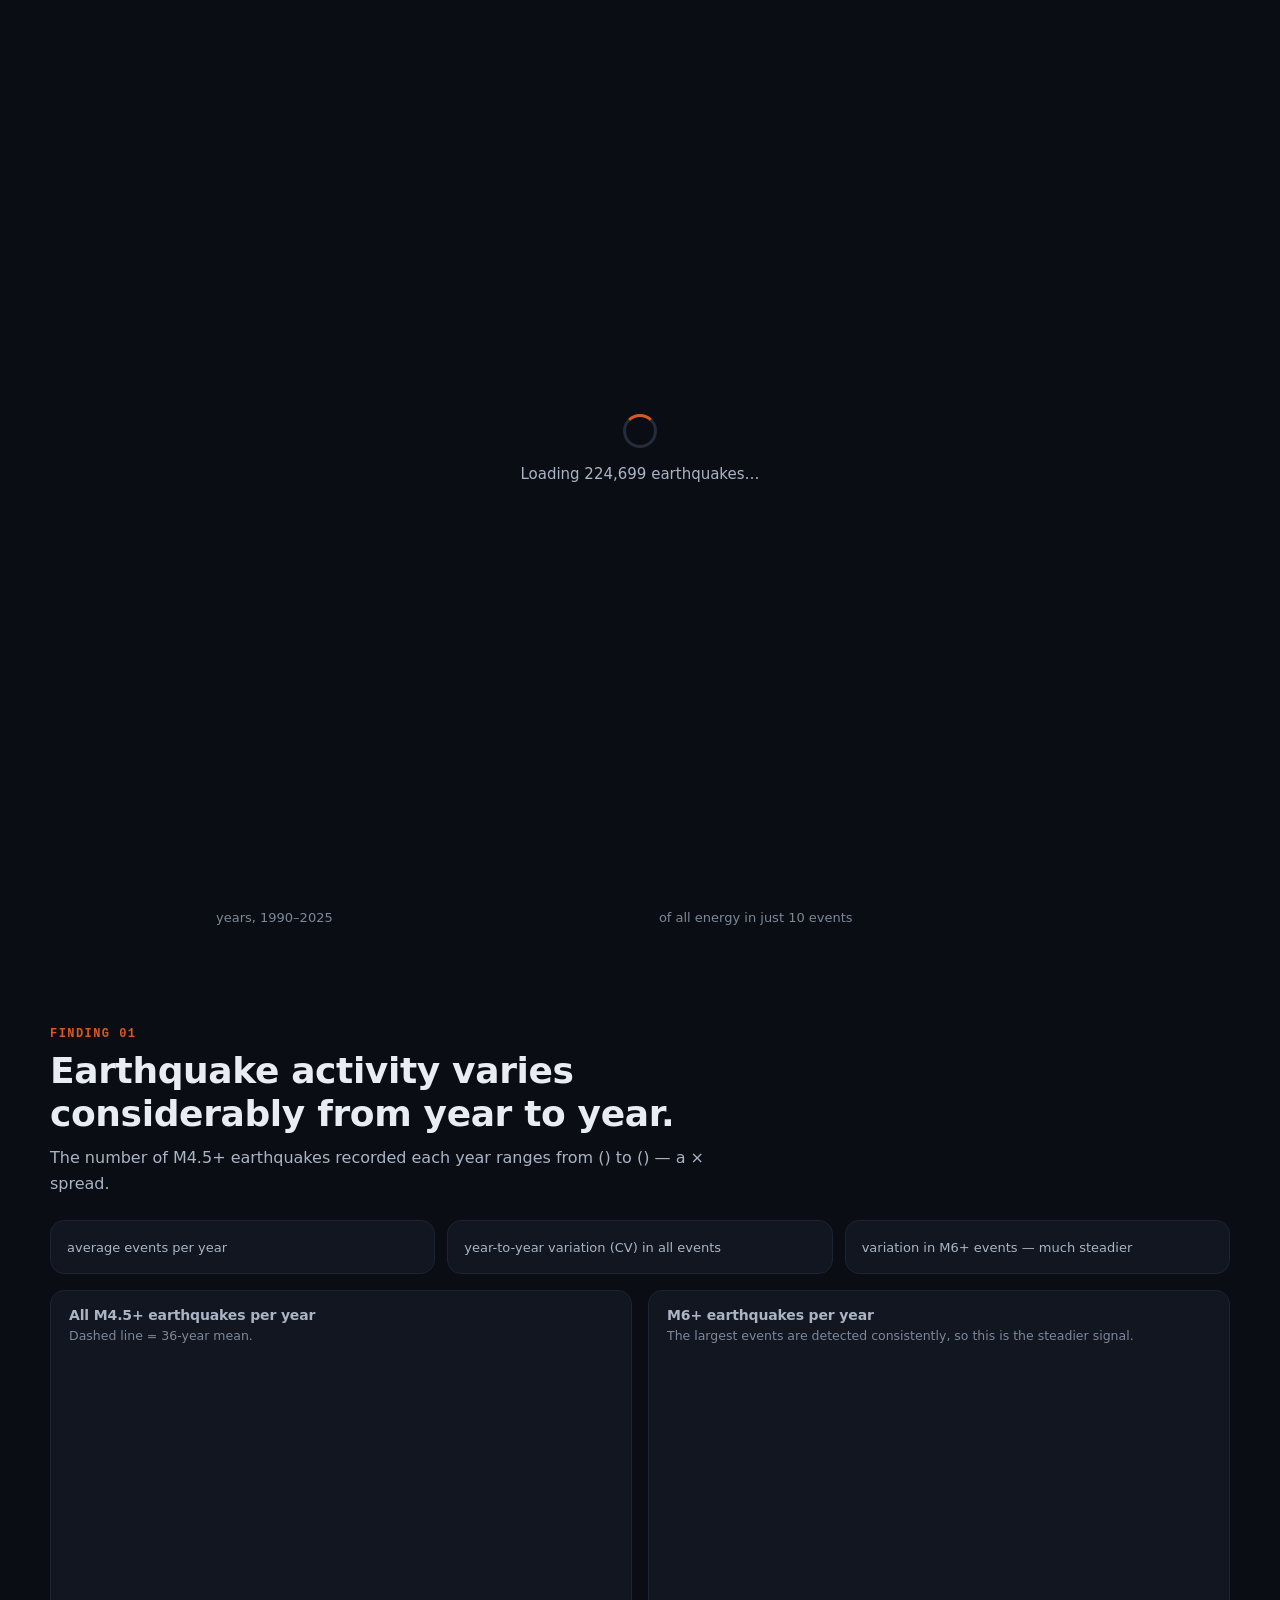
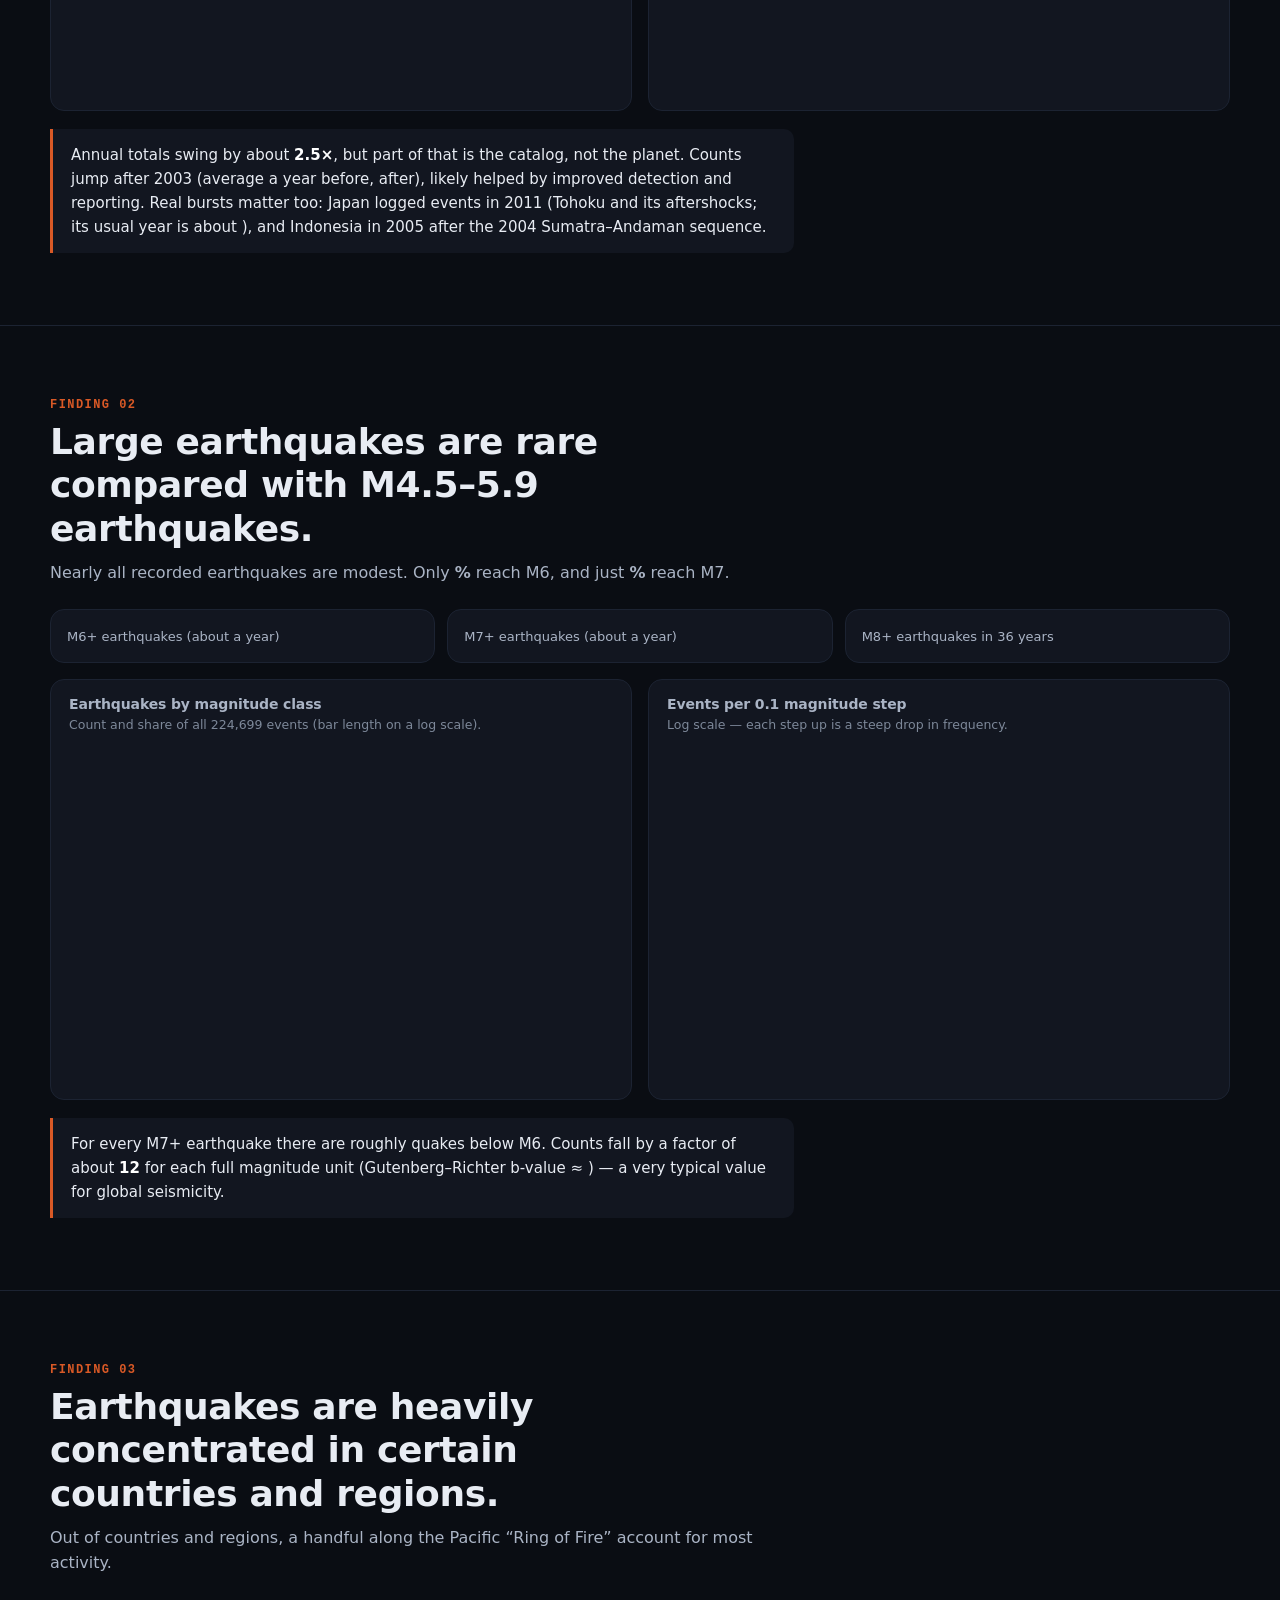
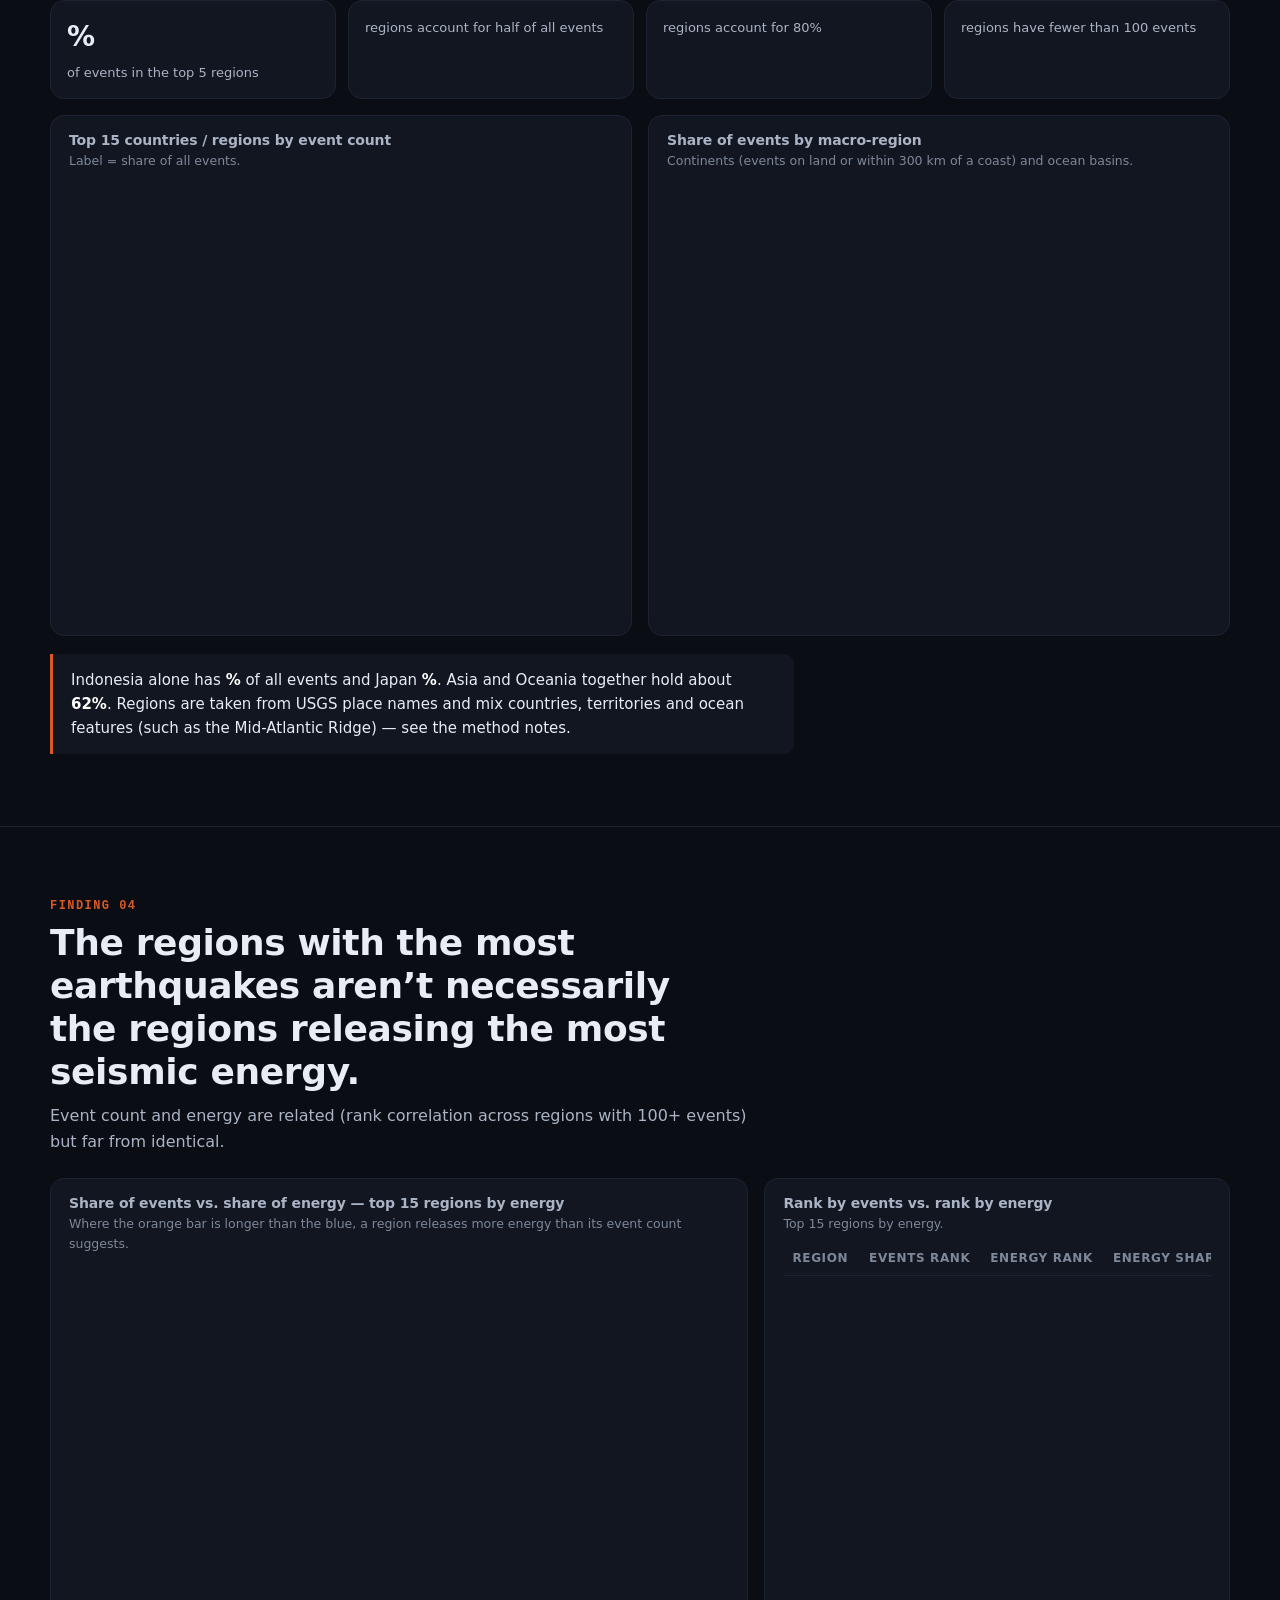
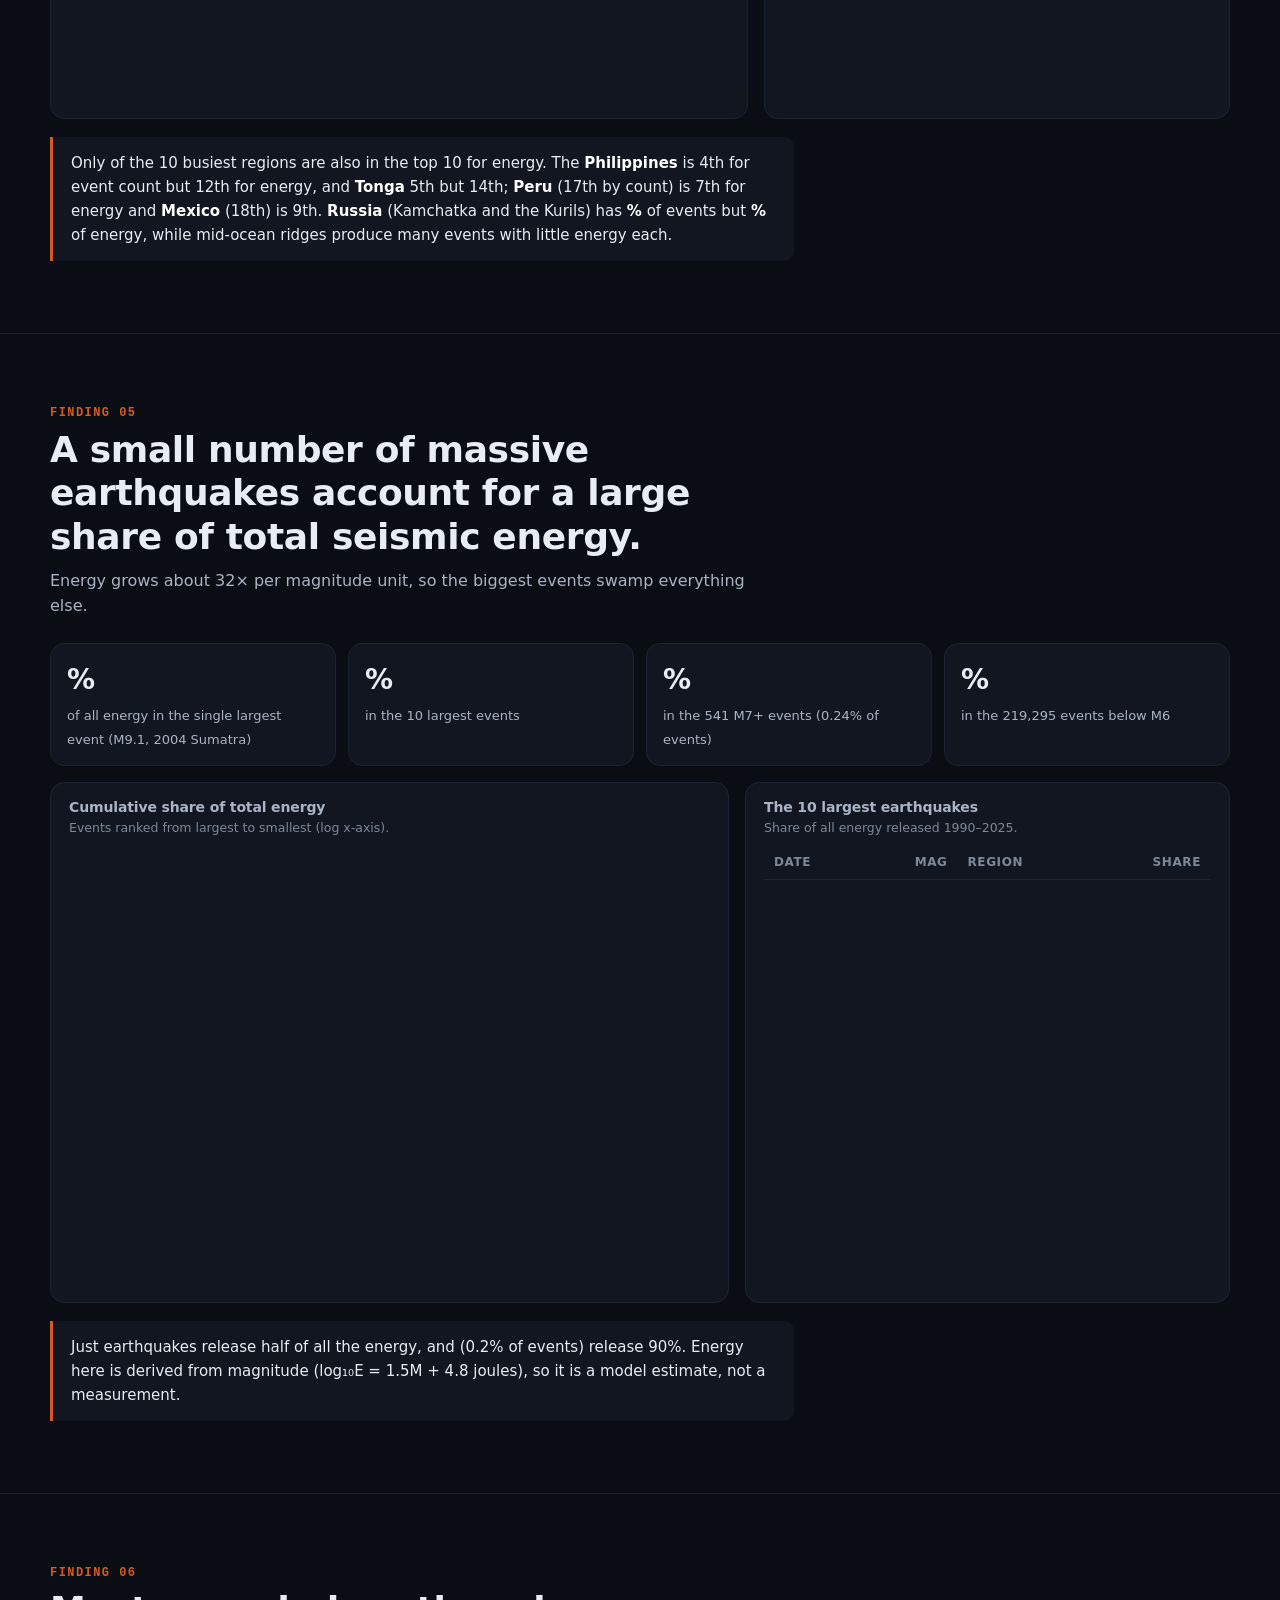
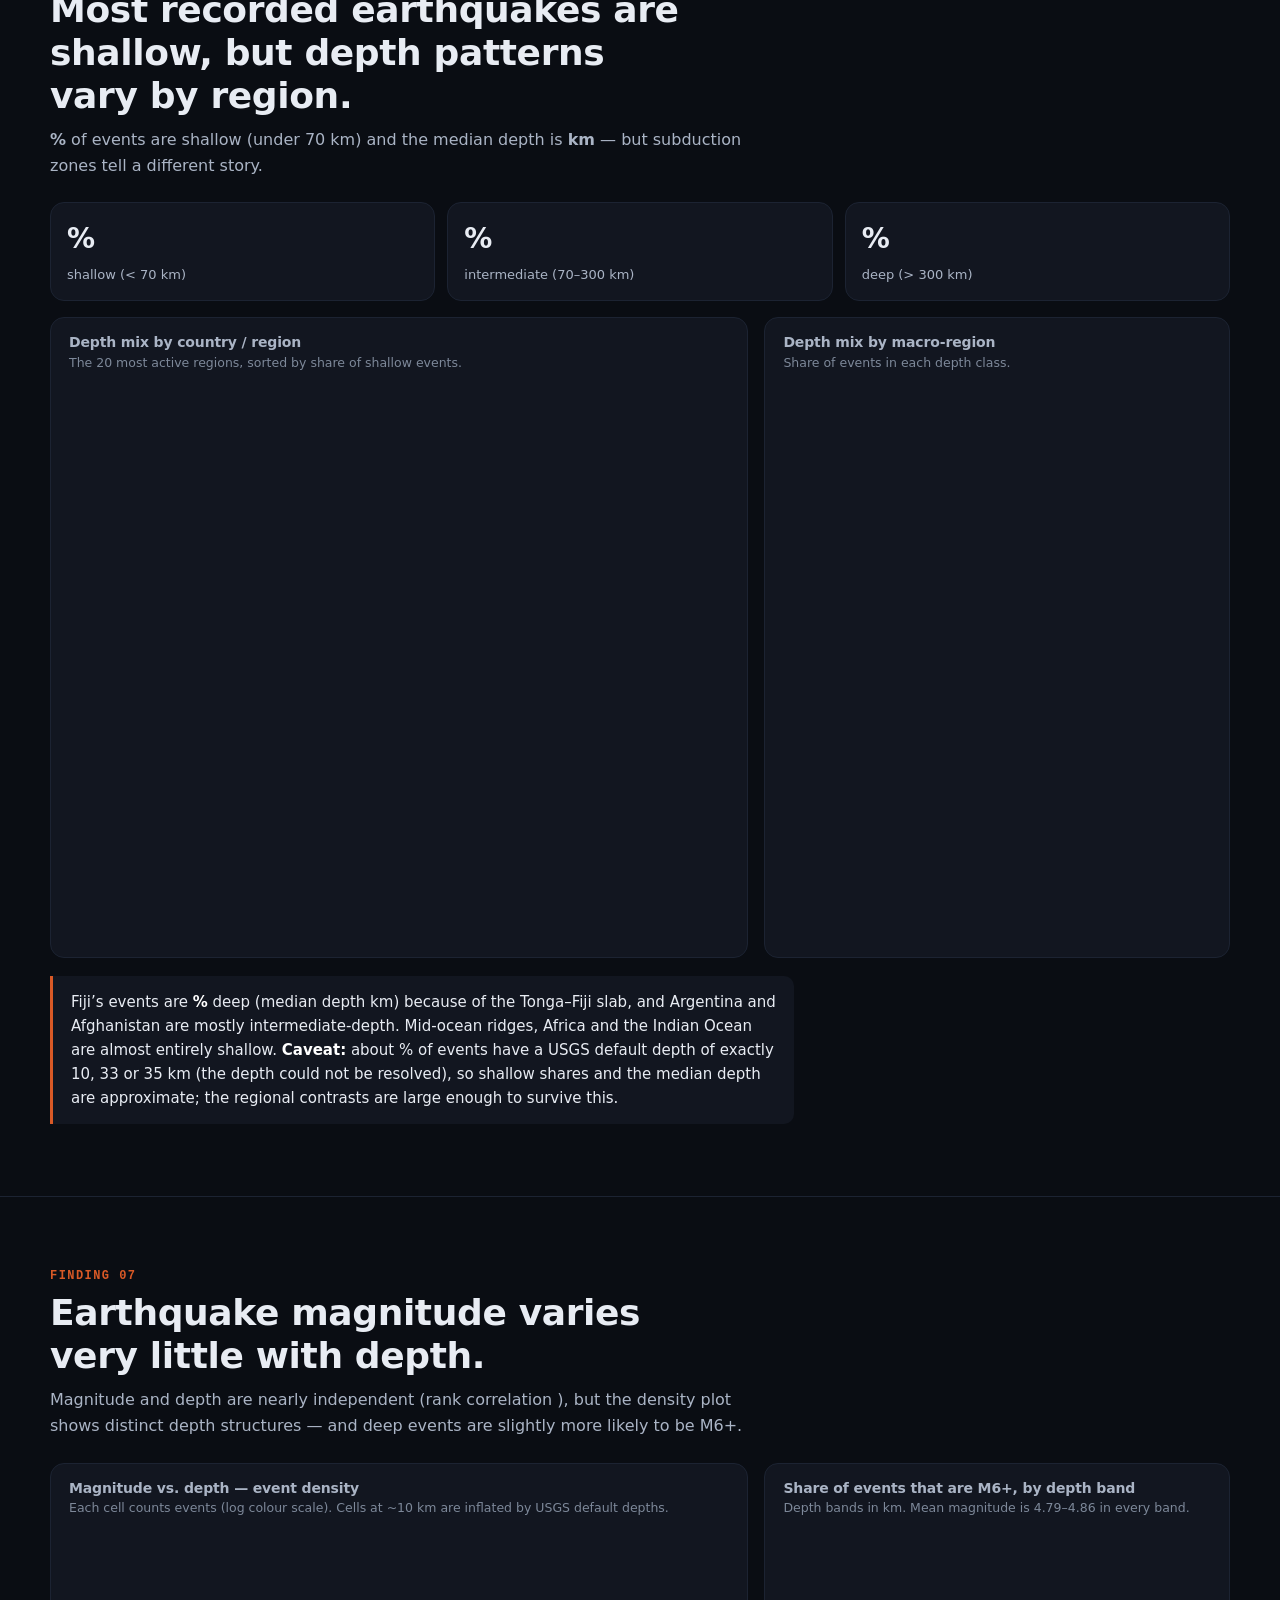
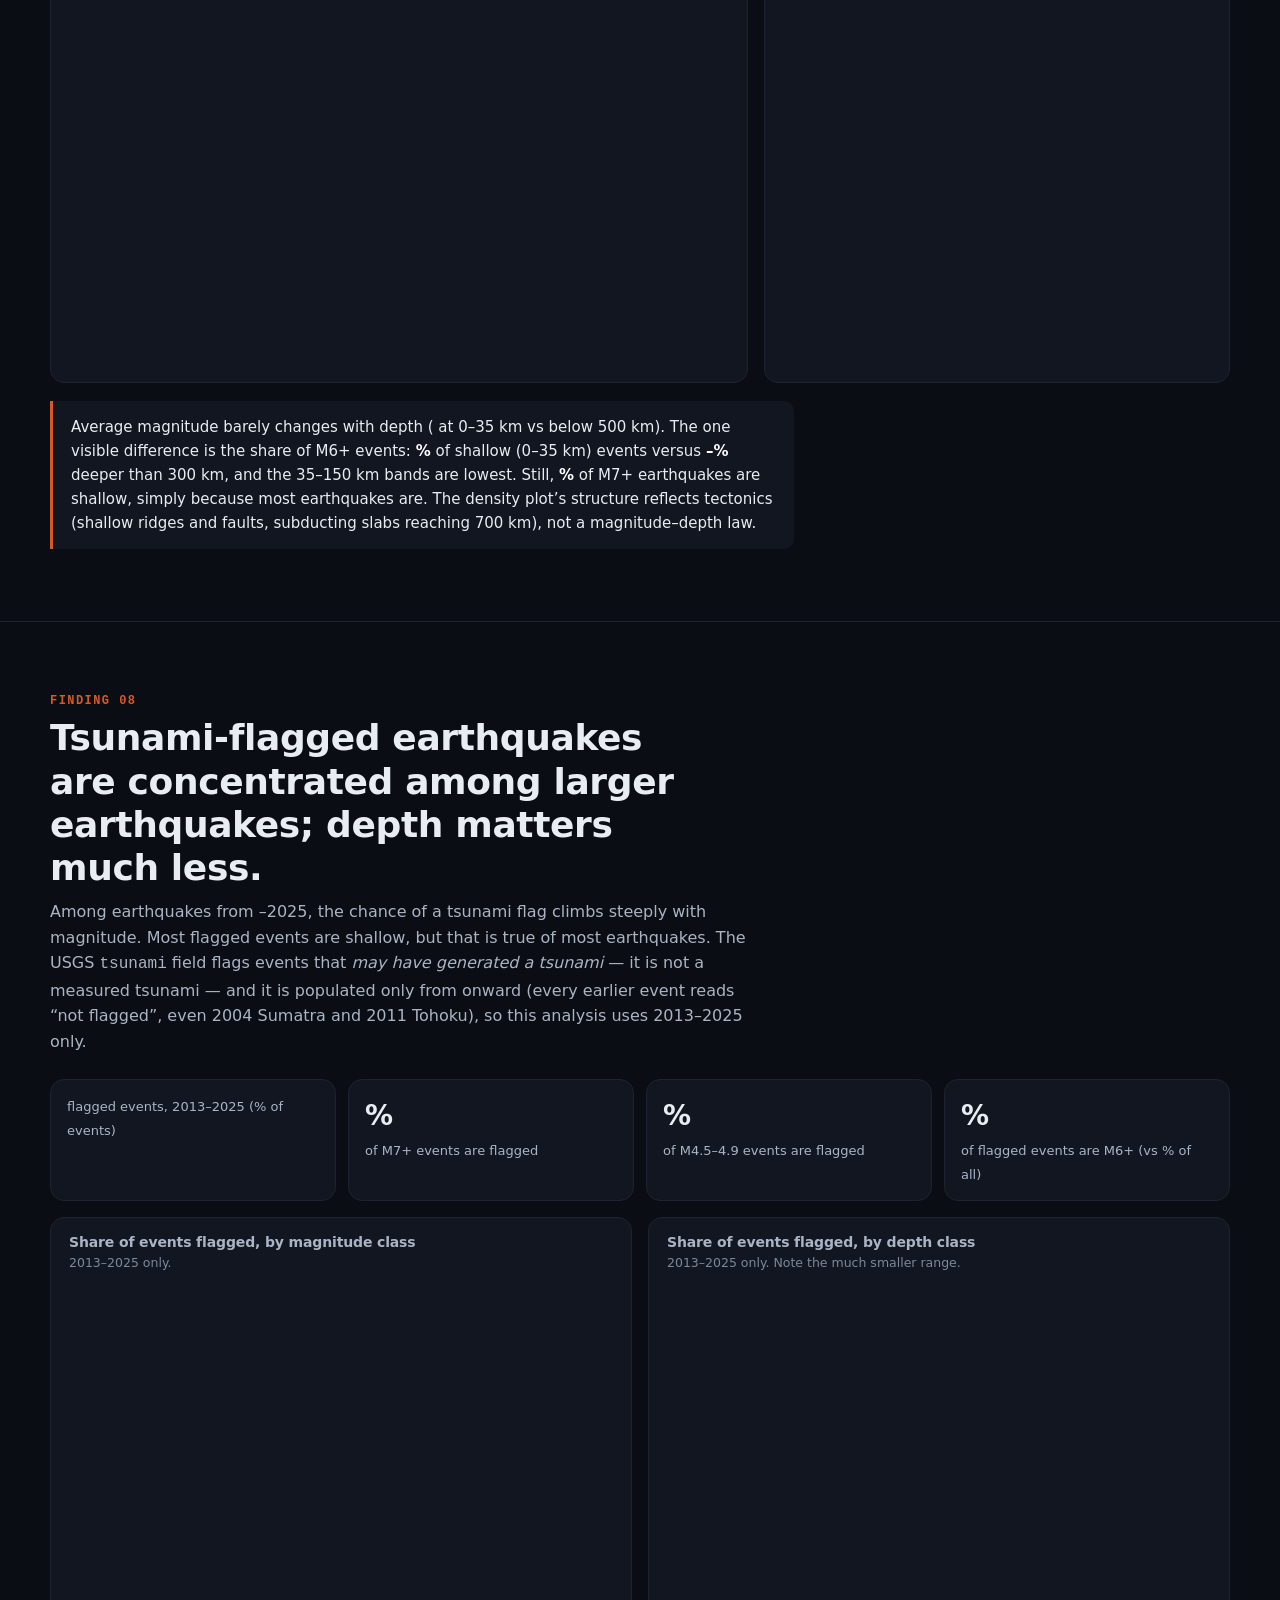
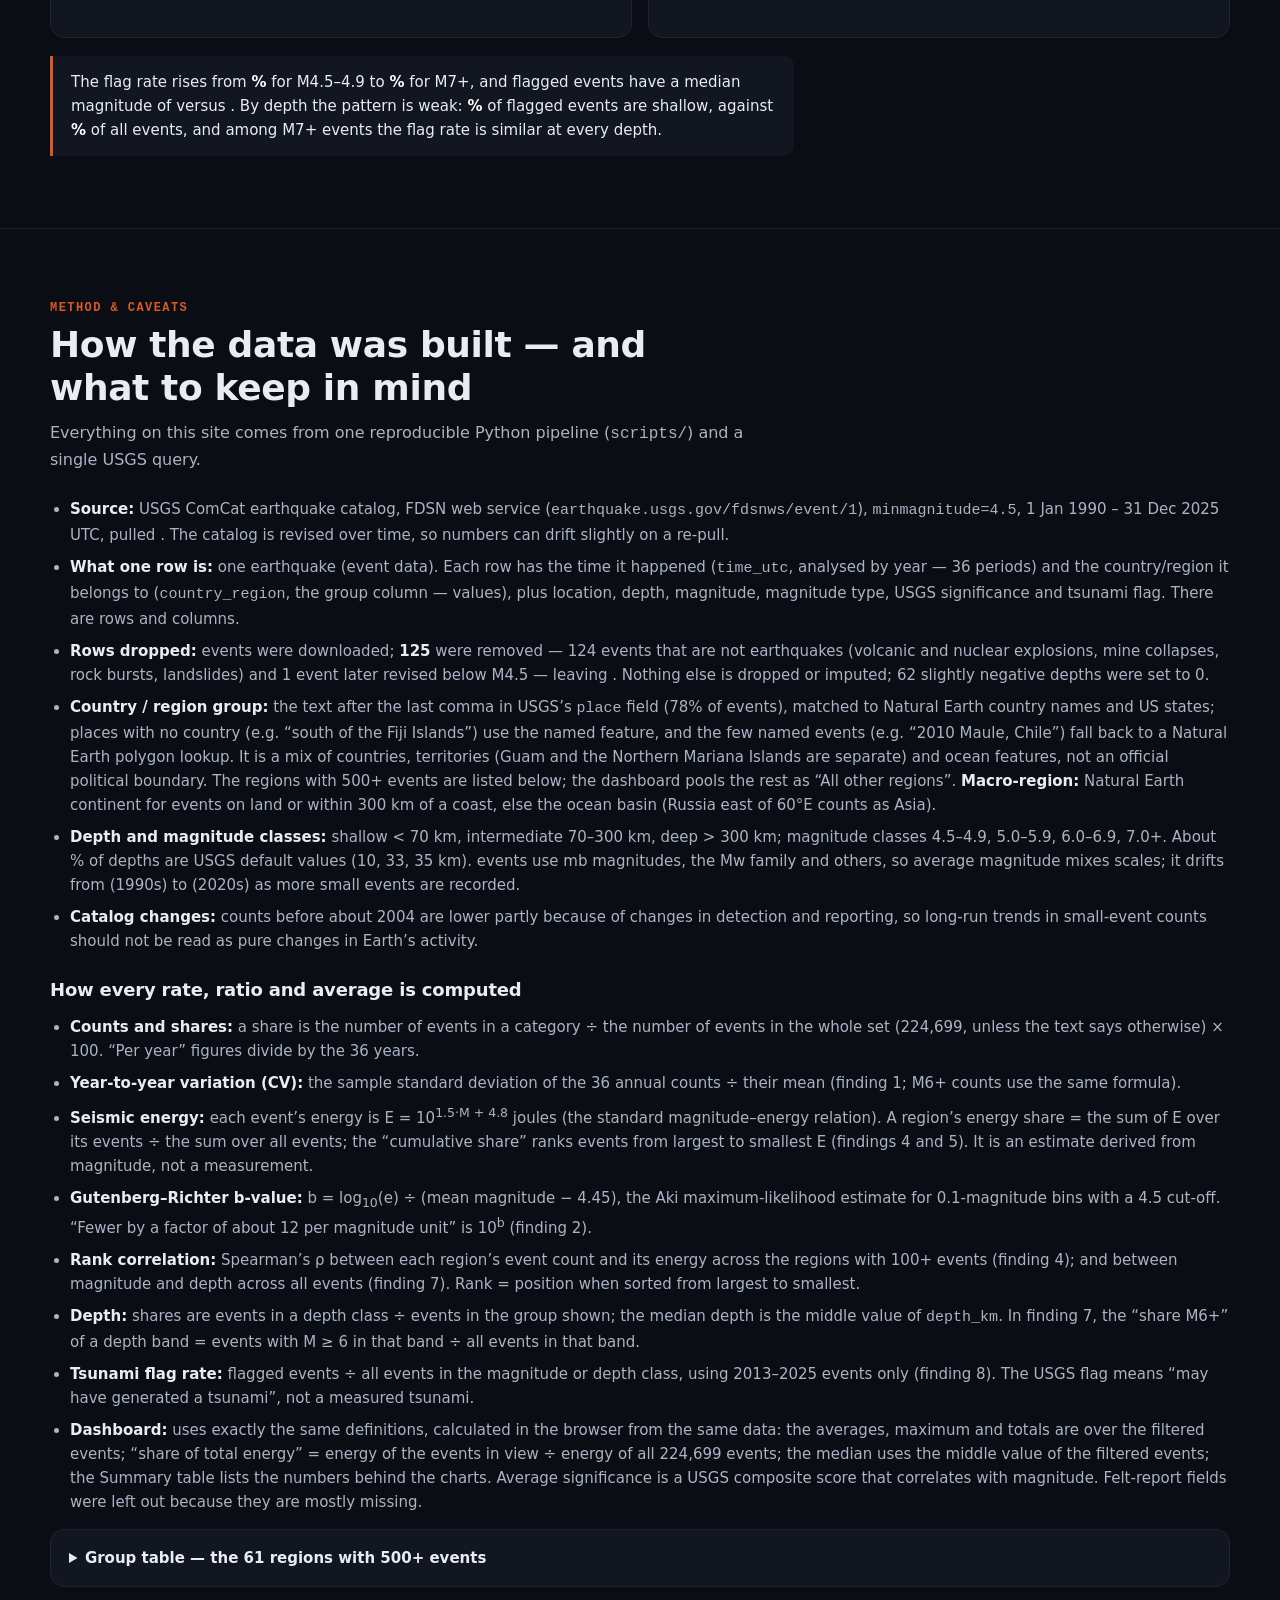
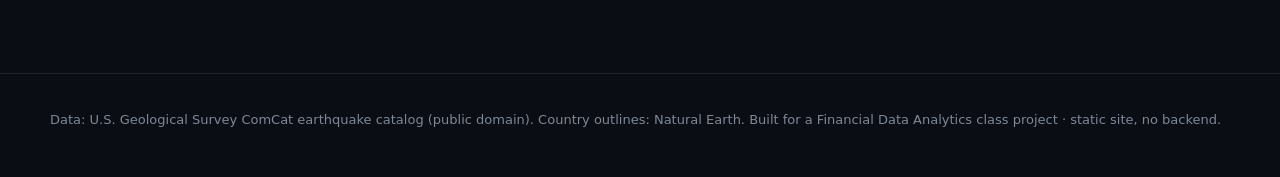
==== docs/index.html @ 5615f408 "Build report page and shared site components" ====
<!doctype html>
<html lang="en">
<head>
<meta charset="utf-8">
<meta name="viewport" content="width=device-width, initial-scale=1">
<title>Earthquake Explorer · 36 years of M4.5+ earthquakes</title>
<meta name="description" content="A data report on 224,699 magnitude 4.5+ earthquakes from the USGS catalog, 1990–2025: where they strike, how big they get, and how a few giants dominate seismic energy.">
<link rel="icon" href="data:image/svg+xml,%3Csvg xmlns=%27http://www.w3.org/2000/svg%27 viewBox=%270 0 32 32%27%3E%3Ccircle cx=%2716%27 cy=%2716%27 r=%2710%27 fill=%27%23d95926%27/%3E%3C/svg%3E">
<link rel="stylesheet" href="css/style.css">
</head>
<body>
<div class="loading" id="loading"><div><div class="spinner"></div><div>Loading 224,699 earthquakes…</div></div></div>

<nav class="nav">
  <div class="wrap">
    <a class="brand" href="index.html"><span class="pulse"></span>Earthquake Explorer</a>
    <a class="link active" href="index.html">Report</a>
    <a class="link" href="dashboard.html">Dashboard</a>
    <span class="spacer"></span>
    <a class="btn primary small" href="dashboard.html">Open the dashboard →</a>
  </div>
</nav>

<header class="hero">
  <div class="hero-map" id="heroMap"></div>
  <div class="hero-copy">
    <div class="wrap">
      <div class="kicker">USGS earthquake catalog · 1990–2025</div>
      <h1>Thirty-six years of a shaking planet</h1>
      <p class="lead">Every magnitude 4.5+ earthquake since 1990 — where they strike, how big they get, and how a handful of giants dominate the energy budget.</p>
      <div class="hero-ctl">
        <a class="btn primary" href="dashboard.html">Explore the dashboard →</a>
        <button class="btn" id="replay" type="button">↻ Replay timeline</button>
      </div>
    </div>
  </div>
</header>
<div class="wrap">
  <div class="byline">By <b>Mason Upton</b> · Financial Data Analytics · Data Website Project</div>
  <p class="summary">This report covers <b data-s="quality.rows" data-f="int"></b> earthquakes of magnitude 4.5 or larger recorded in the USGS catalog from 1990 to 2025, grouped into <b data-s="f3_concentration.n_regions" data-f="int"></b> countries and regions. Annual counts swing by about 2.5×, partly because of catalog changes. Large earthquakes are rare (<b data-s="f2_magnitude.m6plus_share"></b>% are M6+) and activity is concentrated: <b data-s="f3_concentration.regions_for_50pct"></b> regions account for half of all events. Counts and energy tell different stories — just 10 earthquakes release <b data-s="f5_pareto.top10_share"></b>% of all seismic energy. Most earthquakes are shallow (<b data-s="f6_depth.overall.Shallow (<70 km).share"></b>%), yet magnitude barely changes with depth, and the USGS tsunami flag (available 2013–2025) rises from <b data-s="f8_tsunami.rate_by_mag_class.4.5-4.9"></b>% of M4.5–4.9 events to <b data-s="f8_tsunami.rate_by_mag_class.7.0+"></b>% of M7+ events.</p>
  <div class="hero-stats">
    <div><b data-s="quality.rows" data-f="int"></b><span>earthquakes (M4.5+)</span></div>
    <div><b>36</b><span>years, 1990–2025</span></div>
    <div><b data-s="f3_concentration.n_regions" data-f="int"></b><span>countries &amp; regions</span></div>
    <div><b data-s="f2_magnitude.m7plus" data-f="int"></b><span>M7+ earthquakes</span></div>
    <div><b><span data-s="f5_pareto.top10_share"></span>%</b><span>of all energy in just 10 events</span></div>
  </div>
</div>

<main>
<!-- ============================== 1 ============================== -->
<section class="section" id="f1"><div class="wrap">
  <div class="num">FINDING 01</div>
  <h2>Earthquake activity varies considerably from year to year.</h2>
  <p class="sub">The number of M4.5+ earthquakes recorded each year ranges from <b data-s="f1_yearly.min" data-f="int"></b> (<span data-s="f1_yearly.min_year" data-f="raw"></span>) to <b data-s="f1_yearly.max" data-f="int"></b> (<span data-s="f1_yearly.max_year" data-f="raw"></span>) — a <span data-s="f1_yearly.max_over_min"></span>× spread.</p>
  <div class="callouts">
    <div class="callout"><b data-s="f1_yearly.mean" data-f="int"></b><span>average events per year</span></div>
    <div class="callout"><b><span data-s="f1_yearly.cv" data-f="pct0"></span></b><span>year-to-year variation (CV) in all events</span></div>
    <div class="callout"><b><span data-s="f1_yearly.m6plus_cv" data-f="pct0"></span></b><span>variation in M6+ events — much steadier</span></div>
  </div>
  <div class="grid2">
    <div class="card"><h3>All M4.5+ earthquakes per year</h3><p class="cap">Dashed line = 36-year mean.</p><div class="chart" id="c1a"></div></div>
    <div class="card"><h3>M6+ earthquakes per year</h3><p class="cap">The largest events are detected consistently, so this is the steadier signal.</p><div class="chart" id="c1b"></div></div>
  </div>
  <div class="takeaway">Annual totals swing by about <b>2.5×</b>, but part of that is the catalog, not the planet. Counts jump after 2003 (average <b data-s="f1_yearly.avg_1990_2003" data-f="int"></b> a year before, <b data-s="f1_yearly.avg_2004_2025" data-f="int"></b> after), likely helped by improved detection and reporting. Real bursts matter too: Japan logged <b data-s="f1_yearly.context.japan_2011" data-f="int"></b> events in 2011 (Tohoku and its aftershocks; its usual year is about <span data-s="f1_yearly.context.japan_avg_per_year" data-f="int"></span>), and Indonesia <b data-s="f1_yearly.context.indonesia_2005" data-f="int"></b> in 2005 after the 2004 Sumatra–Andaman sequence.</div>
</div></section>

<!-- ============================== 2 ============================== -->
<section class="section" id="f2"><div class="wrap">
  <div class="num">FINDING 02</div>
  <h2>Large earthquakes are rare compared with M4.5–5.9 earthquakes.</h2>
  <p class="sub">Nearly all recorded earthquakes are modest. Only <b><span data-s="f2_magnitude.m6plus_share"></span>%</b> reach M6, and just <b><span data-s="f2_magnitude.share.7.0+"></span>%</b> reach M7.</p>
  <div class="callouts">
    <div class="callout"><b><span data-s="f2_magnitude.m6plus" data-f="int"></span></b><span>M6+ earthquakes (about <span data-s="f2_magnitude.m6plus_per_year" data-f="int"></span> a year)</span></div>
    <div class="callout"><b data-s="f2_magnitude.m7plus" data-f="int"></b><span>M7+ earthquakes (about <span data-s="f2_magnitude.m7plus_per_year" data-f="int"></span> a year)</span></div>
    <div class="callout"><b data-s="f2_magnitude.m8plus" data-f="int"></b><span>M8+ earthquakes in 36 years</span></div>
  </div>
  <div class="grid2">
    <div class="card"><h3>Earthquakes by magnitude class</h3><p class="cap">Count and share of all 224,699 events (bar length on a log scale).</p><div class="chart" id="c2a"></div></div>
    <div class="card"><h3>Events per 0.1 magnitude step</h3><p class="cap">Log scale — each step up is a steep drop in frequency.</p><div class="chart" id="c2b"></div></div>
  </div>
  <div class="takeaway">For every M7+ earthquake there are roughly <b data-s="f2_magnitude.ratio_small_to_m7" data-f="int"></b> quakes below M6. Counts fall by a factor of about <b>12</b> for each full magnitude unit (Gutenberg–Richter b-value ≈ <span data-s="f2_magnitude.b_value"></span>) — a very typical value for global seismicity.</div>
</div></section>

<!-- ============================== 3 ============================== -->
<section class="section" id="f3"><div class="wrap">
  <div class="num">FINDING 03</div>
  <h2>Earthquakes are heavily concentrated in certain countries and regions.</h2>
  <p class="sub">Out of <span data-s="f3_concentration.n_regions" data-f="int"></span> countries and regions, a handful along the Pacific “Ring of Fire” account for most activity.</p>
  <div class="callouts">
    <div class="callout"><b><span data-s="f3_concentration.top5_share"></span>%</b><span>of events in the top 5 regions</span></div>
    <div class="callout"><b data-s="f3_concentration.regions_for_50pct"></b><span>regions account for half of all events</span></div>
    <div class="callout"><b data-s="f3_concentration.regions_for_80pct"></b><span>regions account for 80%</span></div>
    <div class="callout"><b data-s="f3_concentration.regions_with_under_100"></b><span>regions have fewer than 100 events</span></div>
  </div>
  <div class="grid2">
    <div class="card"><h3>Top 15 countries / regions by event count</h3><p class="cap">Label = share of all events.</p><div class="chart tall" id="c3a"></div></div>
    <div class="card"><h3>Share of events by macro-region</h3><p class="cap">Continents (events on land or within 300 km of a coast) and ocean basins.</p><div class="chart tall" id="c3b"></div></div>
  </div>
  <div class="takeaway">Indonesia alone has <b><span data-s="f3_concentration.top15.0.share"></span>%</b> of all events and Japan <b><span data-s="f3_concentration.top15.1.share"></span>%</b>. Asia and Oceania together hold about <b>62%</b>. Regions are taken from USGS place names and mix countries, territories and ocean features (such as the Mid-Atlantic Ridge) — see the method notes.</div>
</div></section>

<!-- ============================== 4 ============================== -->
<section class="section" id="f4"><div class="wrap">
  <div class="num">FINDING 04</div>
  <h2>The regions with the most earthquakes aren’t necessarily the regions releasing the most seismic energy.</h2>
  <p class="sub">Event count and energy are related (rank correlation <b data-s="f4_energy.spearman_events_vs_energy_regions100"></b> across <span data-s="f4_energy.regions_in_correlation"></span> regions with 100+ events) but far from identical.</p>
  <div class="grid2" style="grid-template-columns:minmax(0,1.5fr) minmax(0,1fr)">
    <div class="card"><h3>Share of events vs. share of energy — top 15 regions by energy</h3><p class="cap">Where the orange bar is longer than the blue, a region releases more energy than its event count suggests.</p><div class="chart tall" id="c4a"></div></div>
    <div class="card"><h3>Rank by events vs. rank by energy</h3><p class="cap">Top 15 regions by energy.</p>
      <div class="scroll-y"><table class="simple" id="t4"><thead><tr><th>Region</th><th class="r">Events rank</th><th class="r">Energy rank</th><th class="r">Energy share</th></tr></thead><tbody></tbody></table></div></div>
  </div>
  <div class="takeaway">Only <b data-s="f4_energy.top10_count_set_in_top10_energy"></b> of the 10 busiest regions are also in the top 10 for energy. The <b>Philippines</b> is 4th for event count but 12th for energy, and <b>Tonga</b> 5th but 14th; <b>Peru</b> (17th by count) is 7th for energy and <b>Mexico</b> (18th) is 9th. <b>Russia</b> (Kamchatka and the Kurils) has <b><span data-s="f3_concentration.top15.5.share"></span>%</b> of events but <b><span data-s="f4_energy.top15_by_energy.2.energy_share"></span>%</b> of energy, while mid-ocean ridges produce many events with little energy each.</div>
</div></section>

<!-- ============================== 5 ============================== -->
<section class="section" id="f5"><div class="wrap">
  <div class="num">FINDING 05</div>
  <h2>A small number of massive earthquakes account for a large share of total seismic energy.</h2>
  <p class="sub">Energy grows about 32× per magnitude unit, so the biggest events swamp everything else.</p>
  <div class="callouts">
    <div class="callout"><b><span data-s="f5_pareto.top1_share"></span>%</b><span>of all energy in the single largest event (M9.1, 2004 Sumatra)</span></div>
    <div class="callout"><b><span data-s="f5_pareto.top10_share"></span>%</b><span>in the 10 largest events</span></div>
    <div class="callout"><b><span data-s="f5_pareto.m7plus_energy_share"></span>%</b><span>in the 541 M7+ events (0.24% of events)</span></div>
    <div class="callout"><b><span data-s="f5_pareto.m45_59_energy_share"></span>%</b><span>in the 219,295 events below M6</span></div>
  </div>
  <div class="grid2" style="grid-template-columns:minmax(0,1.4fr) minmax(0,1fr)">
    <div class="card"><h3>Cumulative share of total energy</h3><p class="cap">Events ranked from largest to smallest (log x-axis).</p><div class="chart tall" id="c5a"></div></div>
    <div class="card"><h3>The 10 largest earthquakes</h3><p class="cap">Share of all energy released 1990–2025.</p>
      <div class="scroll-y"><table class="simple" id="t5"><thead><tr><th>Date</th><th class="r">Mag</th><th>Region</th><th class="r">Share</th></tr></thead><tbody></tbody></table></div></div>
  </div>
  <div class="takeaway">Just <b data-s="f5_pareto.events_for_50pct"></b> earthquakes release half of all the energy, and <b data-s="f5_pareto.events_for_90pct" data-f="int"></b> (0.2% of events) release 90%. Energy here is derived from magnitude (log₁₀E = 1.5M + 4.8 joules), so it is a model estimate, not a measurement.</div>
</div></section>

<!-- ============================== 6 ============================== -->
<section class="section" id="f6"><div class="wrap">
  <div class="num">FINDING 06</div>
  <h2>Most recorded earthquakes are shallow, but depth patterns vary by region.</h2>
  <p class="sub"><b><span data-s="f6_depth.overall.Shallow (<70 km).share"></span>%</b> of events are shallow (under 70 km) and the median depth is <b><span data-s="f6_depth.median_depth"></span> km</b> — but subduction zones tell a different story.</p>
  <div class="callouts">
    <div class="callout"><b><span data-s="f6_depth.overall.Shallow (<70 km).share"></span>%</b><span>shallow (&lt; 70 km)</span></div>
    <div class="callout"><b><span data-s="f6_depth.overall.Intermediate (70-300 km).share"></span>%</b><span>intermediate (70–300 km)</span></div>
    <div class="callout"><b><span data-s="f6_depth.overall.Deep (>300 km).share"></span>%</b><span>deep (&gt; 300 km)</span></div>
  </div>
  <div class="grid2" style="grid-template-columns:minmax(0,1.5fr) minmax(0,1fr)">
    <div class="card"><h3>Depth mix by country / region</h3><p class="cap">The 20 most active regions, sorted by share of shallow events.</p><div class="chart tall" id="c6a" style="height:560px"></div></div>
    <div class="card"><h3>Depth mix by macro-region</h3><p class="cap">Share of events in each depth class.</p><div class="chart tall" id="c6b" style="height:560px"></div></div>
  </div>
  <div class="takeaway">Fiji’s events are <b><span data-s="f6_depth.regions_1000plus.0.deep"></span>%</b> deep (median depth <span data-s="f6_depth.regions_1000plus.0.median_depth" data-f="int"></span> km) because of the Tonga–Fiji slab, and Argentina and Afghanistan are mostly intermediate-depth. Mid-ocean ridges, Africa and the Indian Ocean are almost entirely shallow. <b>Caveat:</b> about <span data-s="quality.depth_exactly_10_33_or_35km_pct"></span>% of events have a USGS default depth of exactly 10, 33 or 35 km (the depth could not be resolved), so shallow shares and the median depth are approximate; the regional contrasts are large enough to survive this.</div>
</div></section>

<!-- ============================== 7 ============================== -->
<section class="section" id="f7"><div class="wrap">
  <div class="num">FINDING 07</div>
  <h2>Earthquake magnitude varies very little with depth.</h2>
  <p class="sub">Magnitude and depth are nearly independent (rank correlation <b data-s="f7_mag_depth.spearman_mag_depth"></b>), but the density plot shows distinct depth structures — and deep events are slightly more likely to be M6+.</p>
  <div class="grid2" style="grid-template-columns:minmax(0,1.5fr) minmax(0,1fr)">
    <div class="card"><h3>Magnitude vs. depth — event density</h3><p class="cap">Each cell counts events (log colour scale). Cells at ~10 km are inflated by USGS default depths.</p><div class="chart tall" id="c7a"></div></div>
    <div class="card"><h3>Share of events that are M6+, by depth band</h3><p class="cap">Depth bands in km. Mean magnitude is 4.79–4.86 in every band.</p><div class="chart tall" id="c7b"></div></div>
  </div>
  <div class="takeaway">Average magnitude barely changes with depth (<span data-s="f7_mag_depth.by_depth_band.0.mean_mag"></span> at 0–35 km vs <span data-s="f7_mag_depth.by_depth_band.5.mean_mag"></span> below 500 km). The one visible difference is the share of M6+ events: <b><span data-s="f7_mag_depth.by_depth_band.0.pct_m6plus"></span>%</b> of shallow (0–35 km) events versus <b><span data-s="f7_mag_depth.by_depth_band.5.pct_m6plus"></span>–<span data-s="f7_mag_depth.by_depth_band.4.pct_m6plus"></span>%</b> deeper than 300 km, and the 35–150 km bands are lowest. Still, <b><span data-s="f7_mag_depth.pct_m7plus_shallow"></span>%</b> of M7+ earthquakes are shallow, simply because most earthquakes are. The density plot’s structure reflects tectonics (shallow ridges and faults, subducting slabs reaching 700 km), not a magnitude–depth law.</div>
</div></section>

<!-- ============================== 8 ============================== -->
<section class="section" id="f8"><div class="wrap">
  <div class="num">FINDING 08</div>
  <h2>Tsunami-flagged earthquakes are concentrated among larger earthquakes; depth matters much less.</h2>
  <p class="sub">Among <span data-s="f8_tsunami.events_in_scope" data-f="int"></span> earthquakes from <span data-s="f8_tsunami.flag_start_year" data-f="raw"></span>–2025, the chance of a tsunami flag climbs steeply with magnitude. Most flagged events are shallow, but that is true of most earthquakes. The USGS <code>tsunami</code> field flags events that <i>may have generated a tsunami</i> — it is not a measured tsunami — and it is populated only from <b data-s="f8_tsunami.flag_start_year" data-f="raw"></b> onward (every earlier event reads “not flagged”, even 2004 Sumatra and 2011 Tohoku), so this analysis uses 2013–2025 only.</p>
  <div class="callouts">
    <div class="callout"><b data-s="f8_tsunami.flagged" data-f="int"></b><span>flagged events, 2013–2025 (<span data-s="f8_tsunami.flagged_share_of_scope"></span>% of events)</span></div>
    <div class="callout"><b><span data-s="f8_tsunami.rate_by_mag_class.7.0+"></span>%</b><span>of M7+ events are flagged</span></div>
    <div class="callout"><b><span data-s="f8_tsunami.rate_by_mag_class.4.5-4.9"></span>%</b><span>of M4.5–4.9 events are flagged</span></div>
    <div class="callout"><b><span data-s="f8_tsunami.pct_flagged_m6plus"></span>%</b><span>of flagged events are M6+ (vs <span data-s="f8_tsunami.pct_scope_m6plus"></span>% of all)</span></div>
  </div>
  <div class="grid2">
    <div class="card"><h3>Share of events flagged, by magnitude class</h3><p class="cap">2013–2025 only.</p><div class="chart" id="c8a"></div></div>
    <div class="card"><h3>Share of events flagged, by depth class</h3><p class="cap">2013–2025 only. Note the much smaller range.</p><div class="chart" id="c8b"></div></div>
  </div>
  <div class="takeaway">The flag rate rises from <b><span data-s="f8_tsunami.rate_by_mag_class.4.5-4.9"></span>%</b> for M4.5–4.9 to <b><span data-s="f8_tsunami.rate_by_mag_class.7.0+"></span>%</b> for M7+, and flagged events have a median magnitude of <b><span data-s="f8_tsunami.median_mag_flagged"></span></b> versus <b><span data-s="f8_tsunami.median_mag_unflagged"></span></b>. By depth the pattern is weak: <b><span data-s="f8_tsunami.pct_flagged_shallow"></span>%</b> of flagged events are shallow, against <b><span data-s="f8_tsunami.pct_scope_shallow"></span>%</b> of all events, and among M7+ events the flag rate is similar at every depth.</div>
</div></section>

<!-- ============================== METHODS ============================== -->
<section class="section methods" id="methods"><div class="wrap">
  <div class="num">METHOD &amp; CAVEATS</div>
  <h2>How the data was built — and what to keep in mind</h2>
  <p class="sub">Everything on this site comes from one reproducible Python pipeline (<code>scripts/</code>) and a single USGS query.</p>
  <ul>
    <li><b>Source:</b> USGS ComCat earthquake catalog, FDSN web service (<code>earthquake.usgs.gov/fdsnws/event/1</code>), <code>minmagnitude=4.5</code>, 1 Jan 1990 – 31 Dec 2025 UTC, pulled <span data-s="meta.pulled"></span>. The catalog is revised over time, so numbers can drift slightly on a re-pull.</li>
    <li><b>What one row is:</b> one earthquake (event data). Each row has the time it happened (<code>time_utc</code>, analysed by year — 36 periods) and the country/region it belongs to (<code>country_region</code>, the group column — <span data-s="f3_concentration.n_regions"></span> values), plus location, depth, magnitude, magnitude type, USGS significance and tsunami flag. There are <b data-s="quality.rows" data-f="int"></b> rows and <span data-s="quality.columns"></span> columns.</li>
    <li><b>Rows dropped:</b> <span data-s="meta.raw" data-f="int"></span> events were downloaded; <b>125</b> were removed — 124 events that are not earthquakes (volcanic and nuclear explosions, mine collapses, rock bursts, landslides) and 1 event later revised below M4.5 — leaving <b data-s="quality.rows" data-f="int"></b>. Nothing else is dropped or imputed; 62 slightly negative depths were set to 0.</li>
    <li><b>Country / region group:</b> the text after the last comma in USGS’s <code>place</code> field (78% of events), matched to Natural Earth country names and US states; places with no country (e.g. “south of the Fiji Islands”) use the named feature, and the few named events (e.g. “2010 Maule, Chile”) fall back to a Natural Earth polygon lookup. It is a mix of countries, territories (Guam and the Northern Mariana Islands are separate) and ocean features, not an official political boundary. The <span data-s="group_table.rows.length"></span> regions with 500+ events are listed below; the dashboard pools the rest as “All other regions”. <b>Macro-region:</b> Natural Earth continent for events on land or within 300 km of a coast, else the ocean basin (Russia east of 60°E counts as Asia).</li>
    <li><b>Depth and magnitude classes:</b> shallow &lt; 70 km, intermediate 70–300 km, deep &gt; 300 km; magnitude classes 4.5–4.9, 5.0–5.9, 6.0–6.9, 7.0+. About <span data-s="quality.depth_exactly_10_33_or_35km_pct"></span>% of depths are USGS default values (10, 33, 35 km). <span data-s="quality.mag_type_group.mb" data-f="int"></span> events use mb magnitudes, <span data-s="quality.mag_type_group.Mw" data-f="int"></span> the Mw family and <span data-s="quality.mag_type_group.Other" data-f="int"></span> others, so average magnitude mixes scales; it drifts from <span data-s="quality.mean_mag_by_period.1990-1999"></span> (1990s) to <span data-s="quality.mean_mag_by_period.2020-2025"></span> (2020s) as more small events are recorded.</li>
    <li><b>Catalog changes:</b> counts before about 2004 are lower partly because of changes in detection and reporting, so long-run trends in small-event counts should not be read as pure changes in Earth’s activity.</li>
  </ul>
  <h3 style="margin:26px 0 8px;font-size:18px">How every rate, ratio and average is computed</h3>
  <ul>
    <li><b>Counts and shares:</b> a share is the number of events in a category ÷ the number of events in the whole set (224,699, unless the text says otherwise) × 100. “Per year” figures divide by the 36 years.</li>
    <li><b>Year-to-year variation (CV):</b> the sample standard deviation of the 36 annual counts ÷ their mean (finding 1; M6+ counts use the same formula).</li>
    <li><b>Seismic energy:</b> each event’s energy is E = 10<sup>1.5·M + 4.8</sup> joules (the standard magnitude–energy relation). A region’s energy share = the sum of E over its events ÷ the sum over all events; the “cumulative share” ranks events from largest to smallest E (findings 4 and 5). It is an estimate derived from magnitude, not a measurement.</li>
    <li><b>Gutenberg–Richter b-value:</b> b = log<sub>10</sub>(e) ÷ (mean magnitude − 4.45), the Aki maximum-likelihood estimate for 0.1-magnitude bins with a 4.5 cut-off. “Fewer by a factor of about 12 per magnitude unit” is 10<sup>b</sup> (finding 2).</li>
    <li><b>Rank correlation:</b> Spearman’s ρ between each region’s event count and its energy across the <span data-s="f4_energy.regions_in_correlation"></span> regions with 100+ events (finding 4); and between magnitude and depth across all events (finding 7). Rank = position when sorted from largest to smallest.</li>
    <li><b>Depth:</b> shares are events in a depth class ÷ events in the group shown; the median depth is the middle value of <code>depth_km</code>. In finding 7, the “share M6+” of a depth band = events with M ≥ 6 in that band ÷ all events in that band.</li>
    <li><b>Tsunami flag rate:</b> flagged events ÷ all events in the magnitude or depth class, using 2013–2025 events only (finding 8). The USGS flag means “may have generated a tsunami”, not a measured tsunami.</li>
    <li><b>Dashboard:</b> uses exactly the same definitions, calculated in the browser from the same data: the averages, maximum and totals are over the filtered events; “share of total energy” = energy of the events in view ÷ energy of all 224,699 events; the median uses the middle value of the filtered events; the Summary table lists the numbers behind the charts. Average significance is a USGS composite score that correlates <span data-s="quality.sig_corr_with_mag"></span> with magnitude. Felt-report fields were left out because they are mostly missing.</li>
  </ul>
  <details class="box"><summary>Group table — the 61 regions with 500+ events</summary>
    <div class="scroll-y" style="max-height:480px"><table class="simple" id="tGroups"><thead><tr><th>Region</th><th>Macro-region</th><th class="r">Events</th><th class="r">% events</th><th class="r">% energy</th><th class="r">Median depth</th><th class="r">Max mag</th><th class="r">Rank: events</th><th class="r">Rank: energy</th></tr></thead><tbody></tbody></table></div>
  </details>
</div></section>
</main>

<footer><div class="wrap">Data: U.S. Geological Survey ComCat earthquake catalog (public domain). Country outlines: Natural Earth. Built for a Financial Data Analytics class project · static site, no backend.</div></footer>

<div class="map-tip" id="mapTip"></div>
<script src="vendor/d3.min.js"></script>
<script src="vendor/topojson-client.min.js"></script>
<script src="vendor/echarts.min.js"></script>
<script src="js/data.js"></script>
<script src="js/map.js"></script>
<script src="js/report.js"></script>
</body>
</html>
---- docs/css/style.css ----
/* Earthquake Explorer — shared styles (dark "seismograph" theme) */
:root {
  color-scheme: dark;
  --bg: #0a0d13;
  --surface: #121620;
  --surface-2: #181d2a;
  --border: #252d3d;
  --border-soft: #1c2332;
  --text: #e8ecf3;
  --text-2: #aab4c5;
  --muted: #7d8899;
  --accent: #3987e5;
  --accent-soft: rgba(57, 135, 229, .16);
  --hot: #d95926;
  --s1: #3987e5; --s2: #d95926; --s3: #199e70; --s4: #c98500;
  --s5: #d55181; --s6: #008300; --s7: #9085e9; --s8: #e66767;
  --other: #6b7686;
  --radius: 14px;
  --shadow: 0 10px 40px rgba(0, 0, 0, .35);
  --font: Inter, ui-sans-serif, system-ui, -apple-system, "Segoe UI", Roboto, "Helvetica Neue", Arial, sans-serif;
  --mono: ui-monospace, SFMono-Regular, Menlo, Consolas, monospace;
}
* { box-sizing: border-box; }
html { scroll-behavior: smooth; }
body {
  margin: 0; background: var(--bg); color: var(--text); font: 15px/1.6 var(--font);
  -webkit-font-smoothing: antialiased;
}
a { color: #7db4f5; text-decoration: none; }
a:hover { text-decoration: underline; }
h1, h2, h3, h4 { line-height: 1.2; margin: 0; letter-spacing: -.01em; }
button, select, input { font: inherit; color: inherit; }
.wrap { width: min(1180px, 100% - 32px); margin-inline: auto; }
.sr-only { position: absolute; width: 1px; height: 1px; overflow: hidden; clip: rect(0 0 0 0); white-space: nowrap; }

/* ---------- top nav ---------- */
.nav {
  position: sticky; top: 0; z-index: 50; backdrop-filter: blur(12px);
  background: rgba(10, 13, 19, .78); border-bottom: 1px solid var(--border-soft);
}
.nav .wrap { display: flex; align-items: center; gap: 24px; height: 56px; }
.brand { font-weight: 700; letter-spacing: -.01em; display: flex; align-items: center; gap: 10px; color: var(--text); }
.brand:hover { text-decoration: none; }
.brand .pulse { width: 10px; height: 10px; border-radius: 50%; background: var(--hot); box-shadow: 0 0 0 0 rgba(217, 89, 38, .7); animation: ping 2.2s infinite; }
@keyframes ping { 70% { box-shadow: 0 0 0 10px rgba(217, 89, 38, 0); } 100% { box-shadow: 0 0 0 0 rgba(217, 89, 38, 0); } }
.nav a.link { color: var(--text-2); font-size: 14px; padding: 6px 2px; border-bottom: 2px solid transparent; }
.nav a.link:hover { color: var(--text); text-decoration: none; }
.nav a.link.active { color: var(--text); border-color: var(--hot); }
.nav .spacer { flex: 1; }
.btn {
  display: inline-flex; align-items: center; gap: 8px; border: 1px solid var(--border); background: var(--surface-2);
  padding: 8px 14px; border-radius: 10px; cursor: pointer; font-size: 14px; color: var(--text); transition: .15s;
}
.btn:hover { border-color: #3a4660; background: #1d2433; text-decoration: none; }
.btn.primary { background: var(--hot); border-color: var(--hot); color: #fff; font-weight: 600; }
.btn.primary:hover { background: #e6642c; }
.btn.small { padding: 5px 10px; font-size: 13px; }

/* ---------- hero (report page) ---------- */
.hero { position: relative; overflow: hidden; border-bottom: 1px solid var(--border-soft); background: radial-gradient(120% 90% at 50% 0%, #121a2b 0%, var(--bg) 70%); }
.hero-map { position: relative; width: 100%; aspect-ratio: 2.1 / 1; max-height: 560px; min-height: 260px; }
.hero-copy::before { content: ''; position: absolute; inset: 0; background: linear-gradient(90deg, rgba(10,13,19,.88) 0%, rgba(10,13,19,.55) 38%, rgba(10,13,19,0) 62%); pointer-events: none; }
.hero-copy { position: absolute; left: 0; right: 0; top: 0; padding-top: clamp(24px, 5vw, 56px); pointer-events: none; }
.hero-copy .wrap { position: relative; z-index: 1; }
.hero-copy .wrap > * { pointer-events: auto; }
.kicker { text-transform: uppercase; letter-spacing: .14em; font-size: 12px; color: var(--hot); font-weight: 700; }
.hero h1 { font-size: clamp(30px, 5.2vw, 56px); margin: 10px 0 12px; max-width: 14ch; text-shadow: 0 2px 30px rgba(0,0,0,.6); }
.hero p.lead { max-width: 46ch; color: var(--text-2); font-size: clamp(15px, 1.6vw, 18px); margin: 0 0 18px; text-shadow: 0 1px 14px rgba(0,0,0,.8); }
.hero-stats { display: flex; flex-wrap: wrap; gap: 12px 28px; padding: 18px 0 26px; }
.hero-stats div b { display: block; font-size: clamp(22px, 3vw, 32px); font-variant-numeric: tabular-nums; letter-spacing: -.02em; }
.hero-stats div > span { color: var(--muted); font-size: 13px; }
.hero-ctl { display: flex; gap: 10px; align-items: center; margin-top: 4px; }

/* ---------- map ---------- */
.qmap { position: relative; overflow: hidden; }
.qmap canvas { position: absolute; inset: 0; width: 100%; height: 100%; display: block; }
.qmap .hud { position: absolute; right: 16px; bottom: 12px; text-align: right; pointer-events: none; font-variant-numeric: tabular-nums; }
.qmap .hud .yr { font-size: clamp(28px, 5vw, 54px); font-weight: 700; letter-spacing: -.03em; color: rgba(255,255,255,.92); line-height: 1; text-shadow: 0 2px 20px rgba(0,0,0,.7); }
.qmap .hud .ct { font-size: 12px; color: var(--text-2); margin-top: 4px; }
.qmap .zoom { position: absolute; left: 12px; top: 12px; display: flex; flex-direction: column; gap: 4px; }
.qmap .zoom button { width: 30px; height: 30px; border-radius: 8px; border: 1px solid var(--border); background: rgba(18,22,32,.85); cursor: pointer; font-size: 16px; line-height: 1; }
.qmap .zoom button:hover { background: #1d2433; }
.map-tip {
  position: fixed; z-index: 100; pointer-events: none; background: rgba(12, 15, 22, .96); border: 1px solid #34405a;
  padding: 8px 11px; border-radius: 9px; font-size: 12.5px; max-width: 280px; box-shadow: var(--shadow); display: none;
}
.map-tip b { display: block; font-size: 14px; margin-bottom: 2px; }
.map-tip span { color: var(--text-2); display: block; }

/* ---------- sections (report) ---------- */
.section { padding: clamp(36px, 6vw, 72px) 0; border-bottom: 1px solid var(--border-soft); }
.section .num { font: 700 12px var(--mono); color: var(--hot); letter-spacing: .12em; }
.section h2 { font-size: clamp(24px, 3.4vw, 36px); margin: 8px 0 10px; max-width: 26ch; }
.section .sub { color: var(--text-2); max-width: 70ch; margin: 0 0 24px; font-size: 16px; }
.grid2 { display: grid; grid-template-columns: repeat(2, minmax(0, 1fr)); gap: 16px; }
.grid3 { display: grid; grid-template-columns: repeat(3, minmax(0, 1fr)); gap: 16px; }
.card { background: var(--surface); border: 1px solid var(--border-soft); border-radius: var(--radius); padding: 16px 18px; min-width: 0; }
.card h3 { font-size: 14px; color: var(--text-2); font-weight: 600; margin-bottom: 2px; }
.card .cap { color: var(--muted); font-size: 12.5px; margin: 0 0 8px; }
.chart { width: 100%; height: 340px; }
.chart.tall { height: 440px; }
.chart.short { height: 260px; }
.callouts { display: grid; grid-template-columns: repeat(auto-fit, minmax(170px, 1fr)); gap: 12px; margin-bottom: 16px; }
.callout { background: var(--surface); border: 1px solid var(--border-soft); border-radius: var(--radius); padding: 14px 16px; }
.callout b { display: block; font-size: 28px; letter-spacing: -.02em; font-variant-numeric: tabular-nums; }
.callout > span { color: var(--text-2); font-size: 13px; }
.takeaway { margin-top: 18px; padding: 14px 18px; border-left: 3px solid var(--hot); background: var(--surface); border-radius: 0 10px 10px 0; max-width: 78ch; color: var(--text); }
.takeaway b { color: #fff; }
.note { margin-top: 12px; padding: 12px 16px; border: 1px solid #5a4410; background: rgba(201, 133, 0, .1); color: #e8c777; border-radius: 10px; font-size: 13.5px; max-width: 78ch; }
.note.info { border-color: #25476f; background: rgba(57, 135, 229, .09); color: #a9cbf5; }
table.simple { width: 100%; border-collapse: collapse; font-size: 13.5px; font-variant-numeric: tabular-nums; }
table.simple th, table.simple td { padding: 7px 10px; border-bottom: 1px solid var(--border-soft); text-align: left; white-space: nowrap; }
table.simple th { color: var(--muted); font-weight: 600; font-size: 12px; text-transform: uppercase; letter-spacing: .05em; position: sticky; top: 0; background: var(--surface); }
table.simple td.r, table.simple th.r { text-align: right; }
.scroll-x { overflow: auto; max-width: 100%; }
.scroll-y { max-height: 420px; overflow: auto; }
details.box { background: var(--surface); border: 1px solid var(--border-soft); border-radius: var(--radius); padding: 4px 18px; margin: 14px 0; }
details.box summary { cursor: pointer; padding: 12px 0; font-weight: 600; }
.methods ul { padding-left: 20px; color: var(--text-2); }
.methods li { margin: 8px 0; }
.methods li b { color: var(--text); }
footer { padding: 36px 0 60px; color: var(--muted); font-size: 13px; }
.loading { position: fixed; inset: 0; z-index: 200; display: grid; place-items: center; background: var(--bg); color: var(--text-2); transition: opacity .4s; }
.loading.done { opacity: 0; pointer-events: none; }
.loading div { text-align: center; }
.spinner { width: 34px; height: 34px; margin: 0 auto 14px; border: 3px solid var(--border); border-top-color: var(--hot); border-radius: 50%; animation: spin 1s linear infinite; }
@keyframes spin { to { transform: rotate(360deg); } }

/* ---------- dashboard ---------- */
.dash { display: grid; grid-template-columns: 300px minmax(0, 1fr); gap: 20px; padding: 20px 0 60px; align-items: start; }
.side { position: sticky; top: 72px; background: var(--surface); border: 1px solid var(--border-soft); border-radius: var(--radius); padding: 16px; max-height: calc(100vh - 88px); overflow: auto; }
.side h2 { font-size: 15px; display: flex; align-items: center; justify-content: space-between; margin-bottom: 12px; }
.fgroup { margin: 0 0 16px; }
.fgroup > label, .fgroup > .lab { display: flex; justify-content: space-between; align-items: baseline; font-size: 12px; color: var(--muted); text-transform: uppercase; letter-spacing: .06em; margin-bottom: 6px; font-weight: 600; }
.fgroup .val { color: var(--text); text-transform: none; letter-spacing: 0; font-weight: 600; font-variant-numeric: tabular-nums; }
.chips { display: flex; flex-wrap: wrap; gap: 6px; }
.chip { padding: 5px 10px; border-radius: 999px; border: 1px solid var(--border); background: var(--surface-2); color: var(--text-2); font-size: 12.5px; cursor: pointer; transition: .12s; }
.chip:hover { border-color: #3a4660; color: var(--text); }
.chip[aria-pressed="true"] { background: var(--accent-soft); border-color: var(--accent); color: #cfe3ff; }
.chip .dot { display: inline-block; width: 8px; height: 8px; border-radius: 50%; margin-right: 6px; vertical-align: 0; }
.range { position: relative; height: 28px; }
.range input[type=range] { position: absolute; left: 0; width: 100%; top: 4px; margin: 0; background: none; pointer-events: none; -webkit-appearance: none; appearance: none; height: 20px; }
.range input[type=range]::-webkit-slider-thumb { -webkit-appearance: none; pointer-events: auto; width: 18px; height: 18px; border-radius: 50%; background: var(--hot); border: 2px solid #0a0d13; cursor: grab; position: relative; z-index: 3; }
.range input[type=range]::-moz-range-thumb { pointer-events: auto; width: 14px; height: 14px; border-radius: 50%; background: var(--hot); border: 2px solid #0a0d13; cursor: grab; }
.range .track { position: absolute; left: 0; right: 0; top: 13px; height: 4px; border-radius: 2px; background: var(--border); }
.range .fill { position: absolute; top: 13px; height: 4px; border-radius: 2px; background: var(--hot); }
.dd { position: relative; }
.dd-btn { width: 100%; text-align: left; display: flex; justify-content: space-between; align-items: center; padding: 8px 12px; border-radius: 10px; border: 1px solid var(--border); background: var(--surface-2); cursor: pointer; }
.dd-btn:hover { border-color: #3a4660; }
.dd-panel { display: none; margin-top: 6px; border: 1px solid var(--border); border-radius: 10px; background: #0f131c; padding: 8px; }
.dd.open .dd-panel { display: block; }
.dd-panel input[type=search] { width: 100%; padding: 7px 10px; border-radius: 8px; border: 1px solid var(--border); background: var(--surface); margin-bottom: 6px; }
.dd-list { max-height: 220px; overflow: auto; }
.dd-item { display: flex; gap: 8px; align-items: center; padding: 4px 6px; border-radius: 6px; cursor: pointer; font-size: 13px; }
.dd-item:hover { background: var(--surface-2); }
.dd-item .n { margin-left: auto; color: var(--muted); font-variant-numeric: tabular-nums; font-size: 12px; }
.dd-actions { display: flex; justify-content: space-between; margin-top: 6px; font-size: 12px; }
.dd-actions button { background: none; border: 0; color: #7db4f5; cursor: pointer; padding: 2px 4px; }
.seg { display: inline-flex; flex-wrap: wrap; max-width: 100%; border: 1px solid var(--border); border-radius: 10px; overflow: hidden; background: var(--surface-2); }
.seg button { border: 0; background: none; padding: 6px 12px; cursor: pointer; color: var(--text-2); font-size: 13px; border-right: 1px solid var(--border); }
.seg button:last-child { border-right: 0; }
.seg button[aria-pressed="true"] { background: var(--accent-soft); color: #cfe3ff; }
.badge { display: inline-block; font-size: 10.5px; padding: 2px 7px; border-radius: 999px; background: rgba(201,133,0,.16); color: #e8c777; border: 1px solid #5a4410; text-transform: none; letter-spacing: 0; font-weight: 600; margin-left: 6px; }
.notice { display: none; margin-top: 8px; padding: 9px 11px; border-radius: 9px; font-size: 12.5px; background: rgba(201,133,0,.12); border: 1px solid #5a4410; color: #e8c777; line-height: 1.45; }
.notice.show { display: block; }
.main { min-width: 0; display: flex; flex-direction: column; gap: 16px; }
.tiles { display: grid; grid-template-columns: repeat(3, minmax(0, 1fr)); gap: 10px; }
.tile { background: var(--surface); border: 1px solid var(--border-soft); border-radius: var(--radius); padding: 12px 14px; min-width: 0; }
.tile .k { font-size: 11.5px; color: var(--muted); text-transform: uppercase; letter-spacing: .06em; font-weight: 600; }
.tile .v { font-size: clamp(20px, 2.2vw, 28px); font-weight: 700; letter-spacing: -.02em; font-variant-numeric: tabular-nums; margin: 3px 0 1px; white-space: nowrap; overflow: hidden; text-overflow: ellipsis; }
.tile .s { font-size: 12px; color: var(--text-2); white-space: nowrap; overflow: hidden; text-overflow: ellipsis; }
.viewbar { display: flex; flex-wrap: wrap; gap: 12px 24px; align-items: center; background: var(--surface); border: 1px solid var(--border-soft); border-radius: var(--radius); padding: 12px 16px; position: sticky; top: 64px; z-index: 20; }
.viewbar .grp { display: flex; align-items: center; gap: 10px; flex-wrap: wrap; }
.viewbar .grp > span { font-size: 12px; color: var(--muted); text-transform: uppercase; letter-spacing: .06em; font-weight: 600; }
.viewbar .spacer { flex: 1; }
.cards { display: grid; grid-template-columns: repeat(2, minmax(0, 1fr)); gap: 16px; }
.cards .wide { grid-column: 1 / -1; }
.card-head { display: flex; justify-content: space-between; align-items: flex-start; gap: 12px; flex-wrap: wrap; margin-bottom: 8px; }
.card-head h3 { font-size: 15px; color: var(--text); }
.card-head .cap { margin: 2px 0 0; }
.mapcard { padding: 0; overflow: hidden; }
.mapcard .card-head { padding: 14px 18px 0; }
.mapbox { position: relative; width: 100%; aspect-ratio: 2.05 / 1; background: radial-gradient(100% 100% at 50% 0%, #121a2b, #0a0d13); }
.maptools { display: flex; flex-wrap: wrap; gap: 12px 18px; align-items: center; padding: 12px 18px 14px; border-top: 1px solid var(--border-soft); }
.maptools input[type=range] { flex: 1; min-width: 160px; accent-color: var(--hot); }
.legend { display: flex; flex-wrap: wrap; gap: 4px 14px; font-size: 12px; color: var(--text-2); }
.legend i { display: inline-block; width: 9px; height: 9px; border-radius: 50%; margin-right: 6px; }
.tablewrap { overflow: auto; max-height: 560px; border: 1px solid var(--border-soft); border-radius: 10px; }
table.data { width: 100%; border-collapse: collapse; font-size: 13px; font-variant-numeric: tabular-nums; }
table.data th { position: sticky; top: 0; background: #151a26; text-align: left; padding: 9px 10px; font-size: 12px; color: var(--text-2); cursor: pointer; user-select: none; white-space: nowrap; border-bottom: 1px solid var(--border); }
table.data th:hover { color: var(--text); }
table.data th.sorted { color: #fff; }
table.data td { padding: 7px 9px; border-bottom: 1px solid var(--border-soft); white-space: nowrap; max-width: 220px; overflow: hidden; text-overflow: ellipsis; }
table.data tr:hover td { background: #161c29; }
table.data td.r, table.data th.r { text-align: right; }
.pager { display: flex; align-items: center; gap: 10px; margin-top: 10px; font-size: 13px; color: var(--text-2); flex-wrap: wrap; }
.pager .spacer { flex: 1; }
.empty { padding: 40px; text-align: center; color: var(--muted); }
.foot-notes { color: var(--muted); font-size: 12.5px; }
.foot-notes li { margin: 5px 0; }
@media (min-width: 1500px) { .tiles { grid-template-columns: repeat(6, minmax(0, 1fr)); } }
@media (max-width: 900px) {
  .dash { grid-template-columns: 1fr; }
  .side { position: static; max-height: none; }
  .cards { grid-template-columns: 1fr; }
  .grid2, .grid3 { grid-template-columns: 1fr; }
  .viewbar { position: static; }
}
@media (max-width: 560px) { .tiles { grid-template-columns: repeat(2, minmax(0, 1fr)); } .tile .v { font-size: 22px; } .nav .wrap { gap: 14px; } .hero h1 { max-width: none; } }
@media (prefers-reduced-motion: reduce) { .brand .pulse { animation: none; } html { scroll-behavior: auto; } }

@media (max-width: 800px) {
  .hero { display: flex; flex-direction: column-reverse; }
  .hero-copy { position: static; padding: 28px 0 8px; }
  .hero-copy::before { display: none; }
  .hero-map { aspect-ratio: 2 / 1; min-height: 0; }
}
@media (max-width: 560px) { .nav .btn { display: none; } .nav .wrap { height: 52px; } .seg button { padding: 6px 9px; } }

.byline { margin-top: 22px; color: var(--text-2); font-size: 14px; }
.byline b { color: var(--text); }
.summary { max-width: 82ch; margin: 10px 0 0; color: var(--text); font-size: 16.5px; line-height: 1.65; }
.summary b { color: #fff; }
.methods h3 { color: var(--text); }
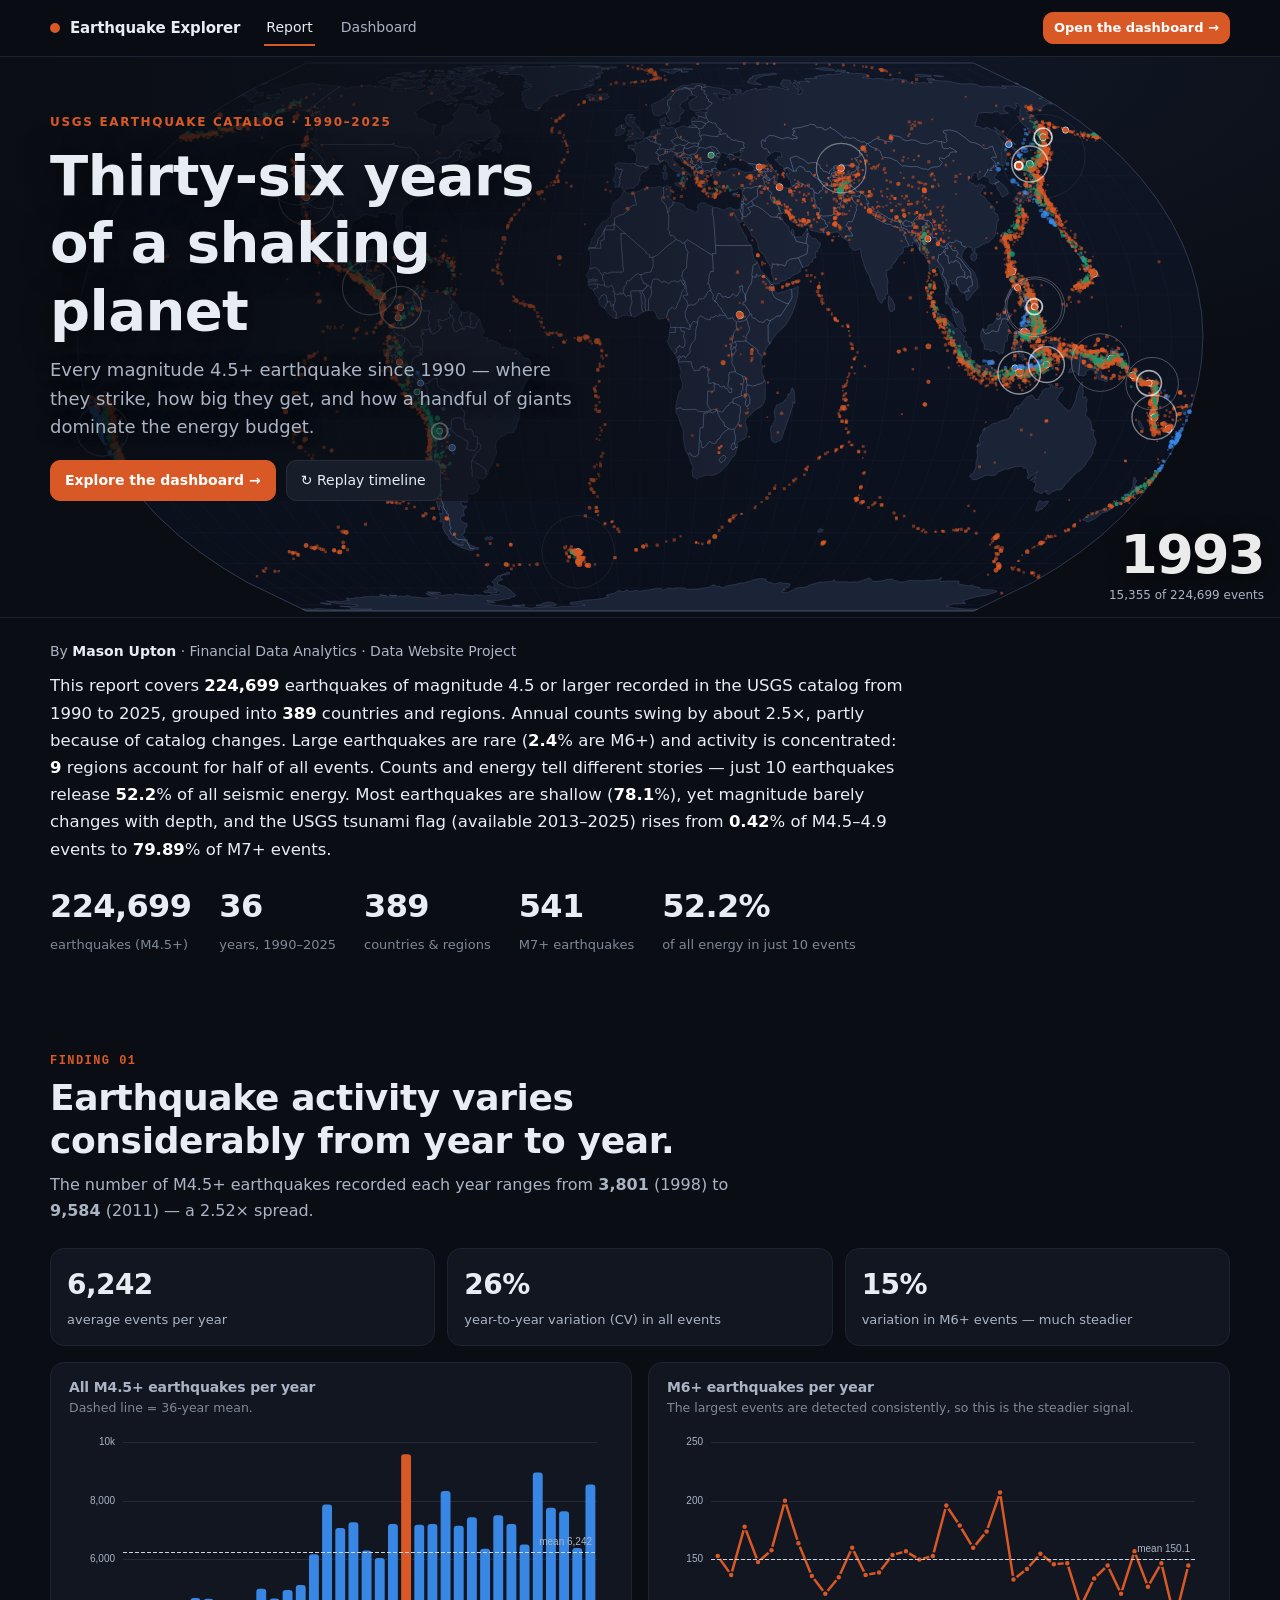
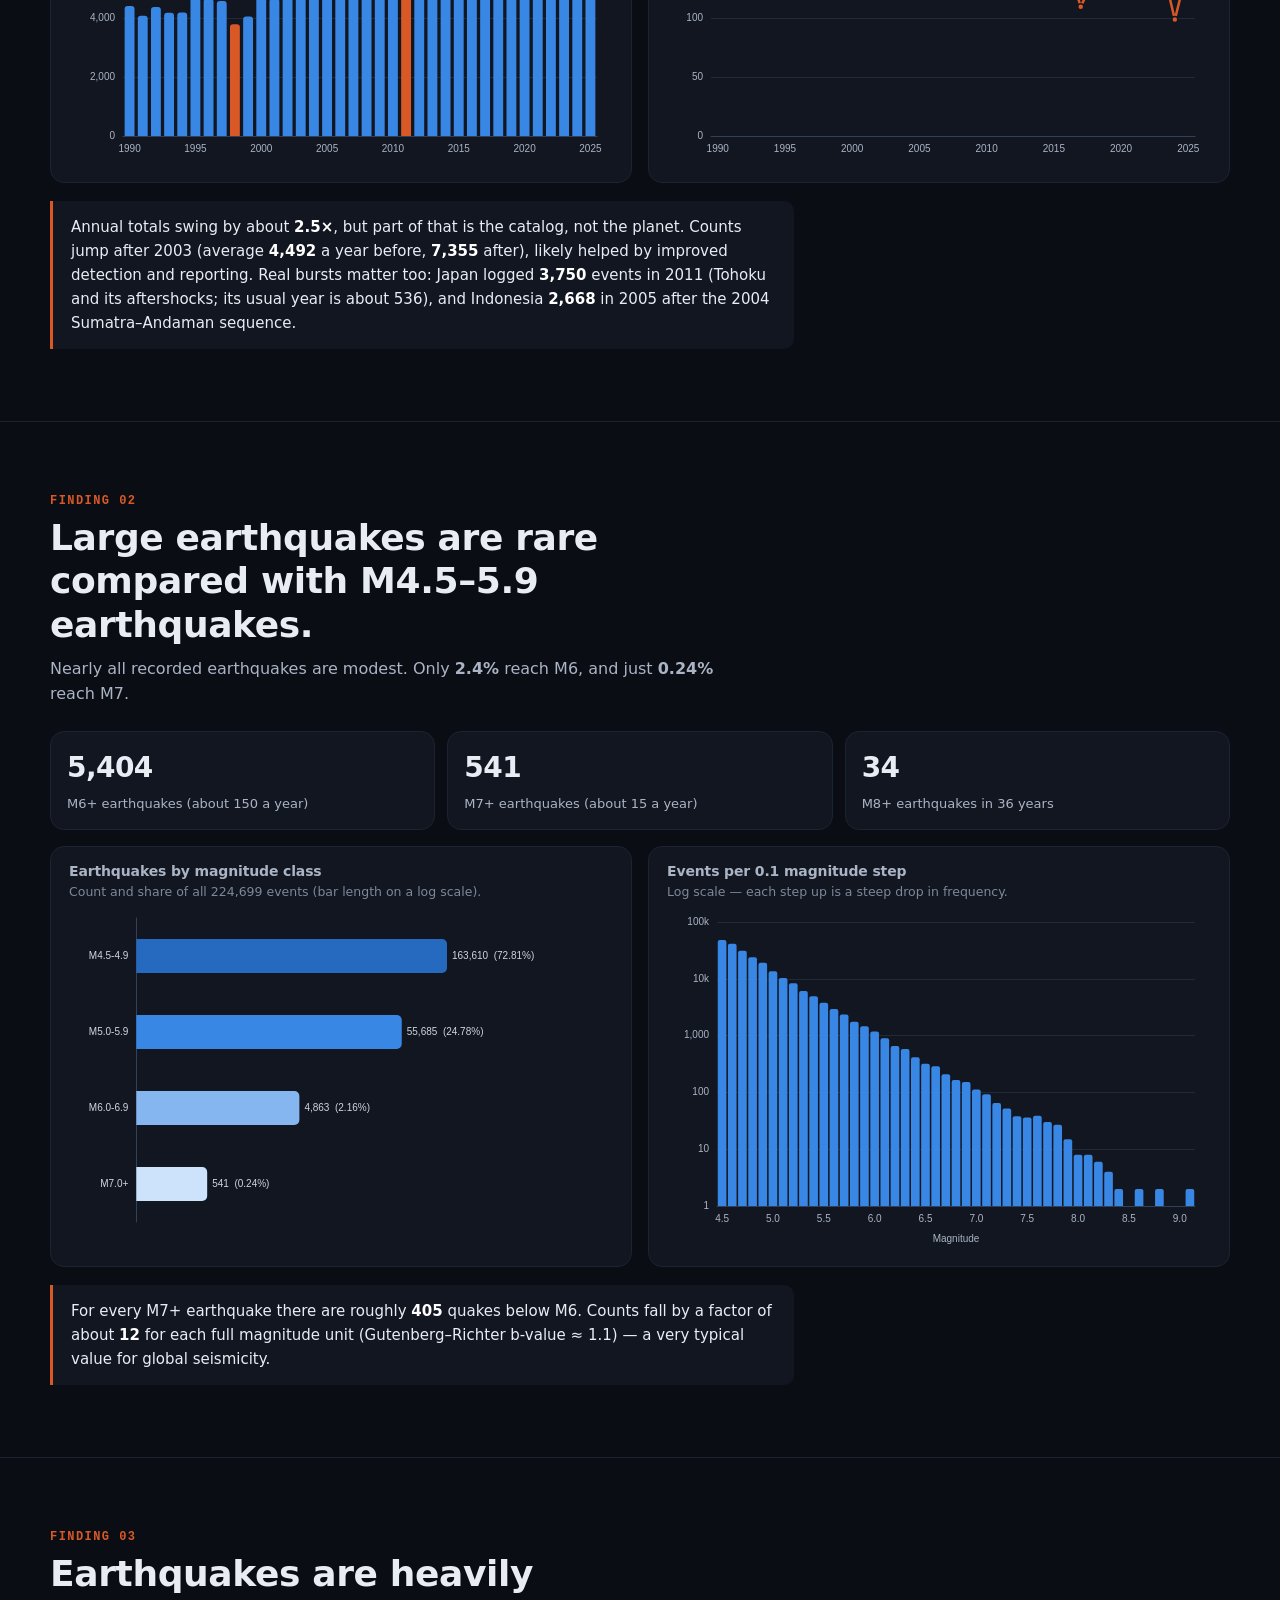
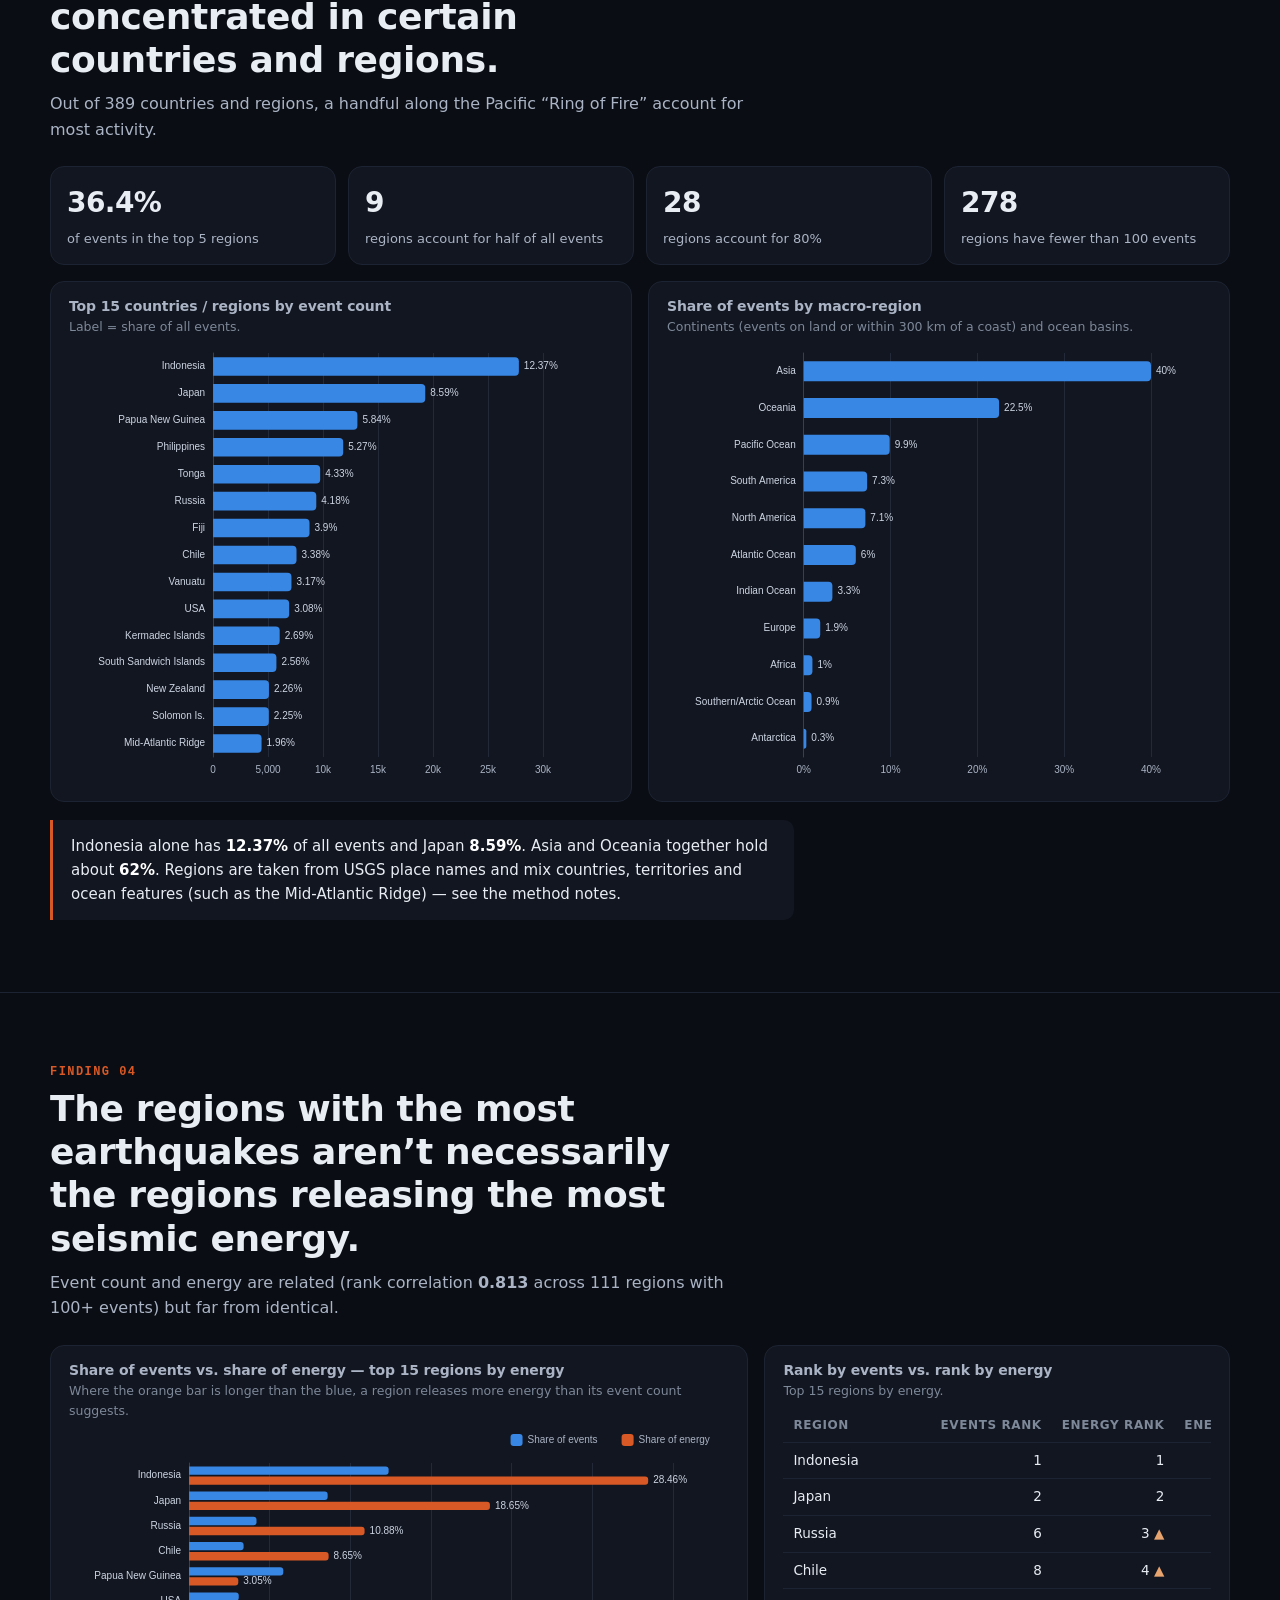
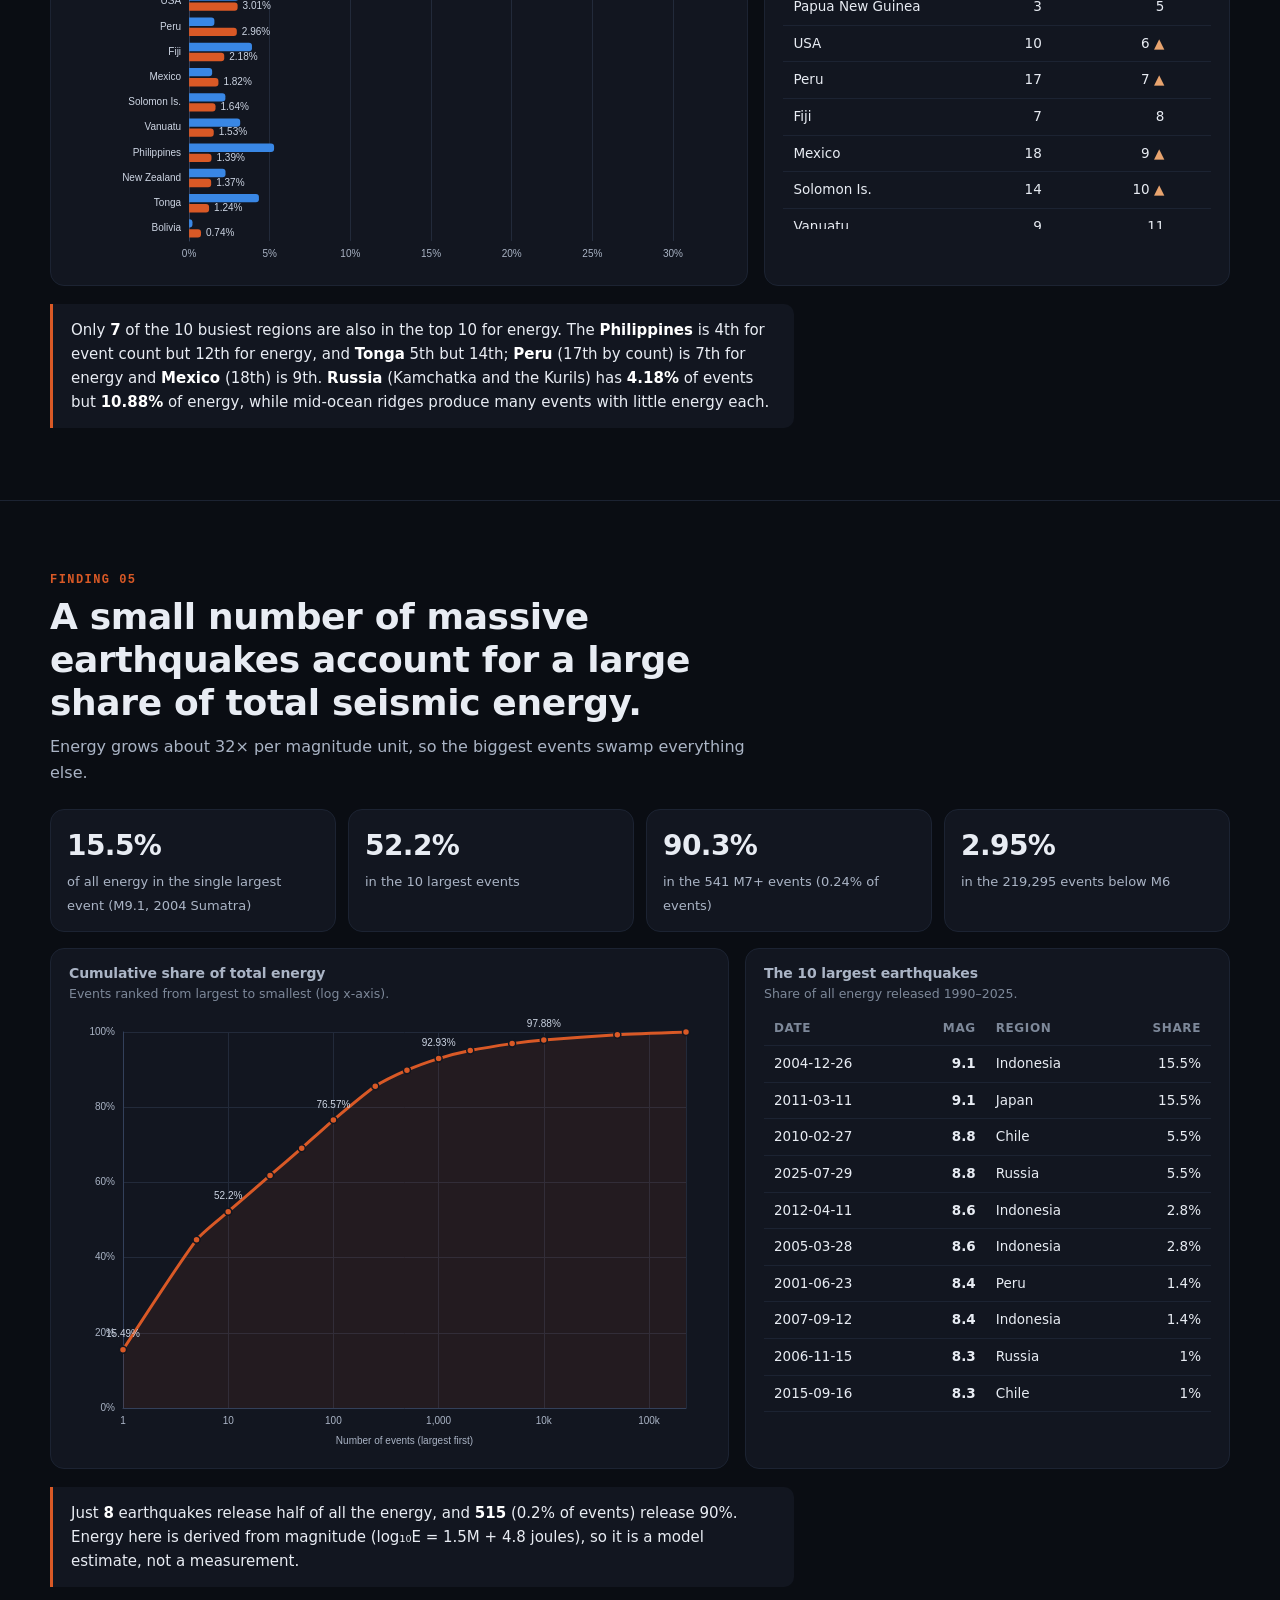
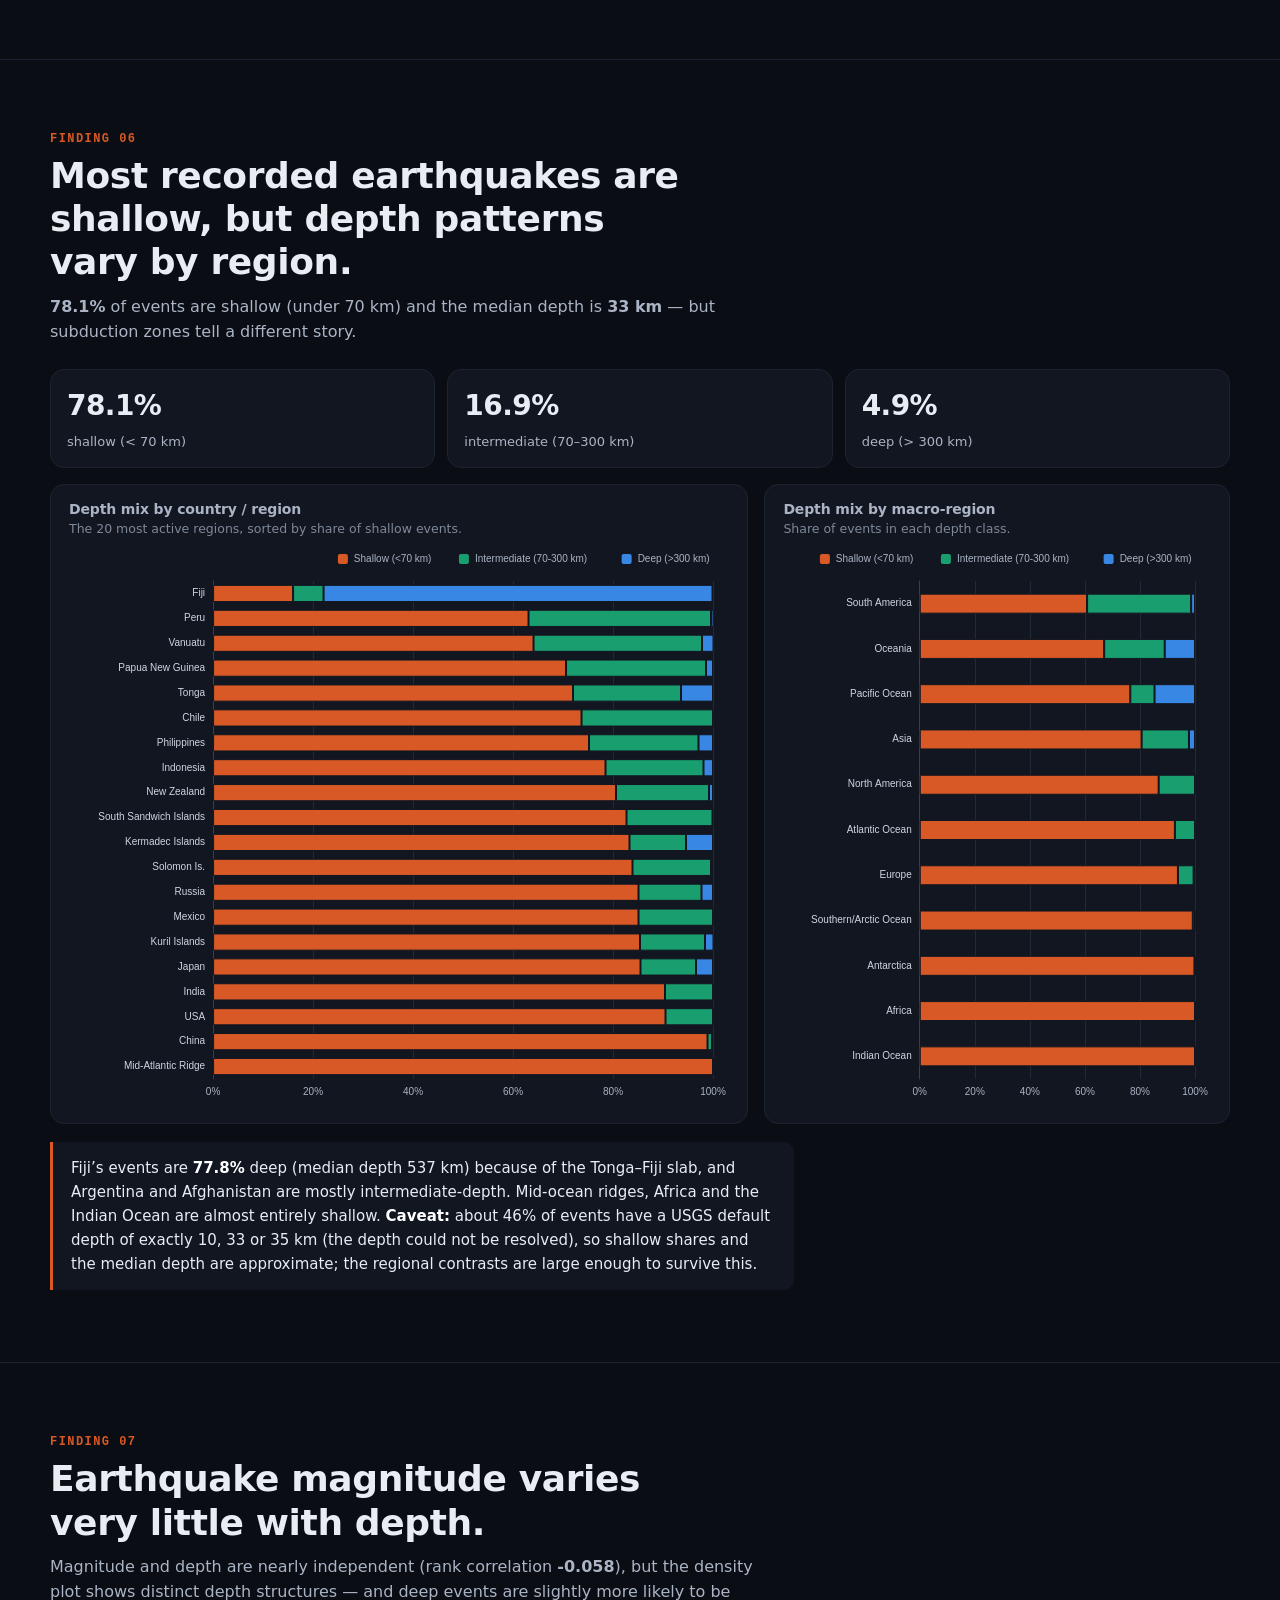
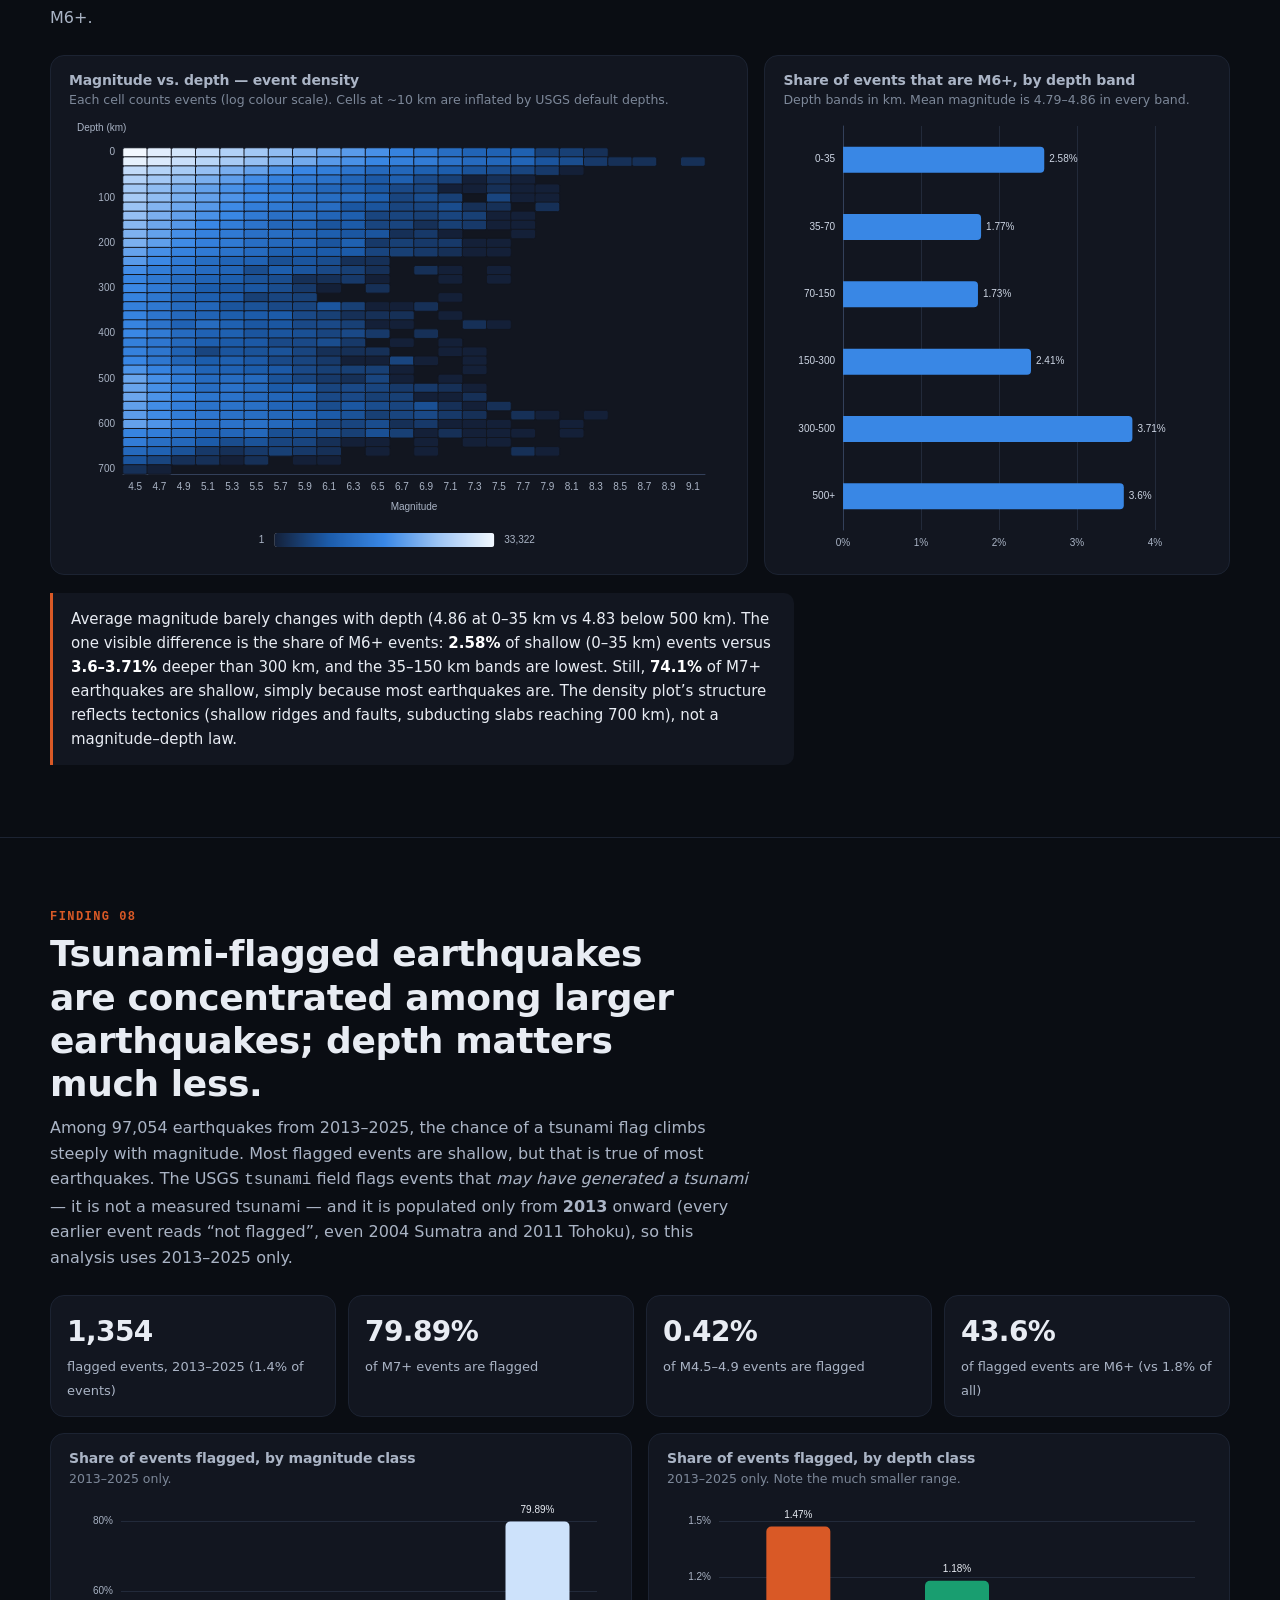
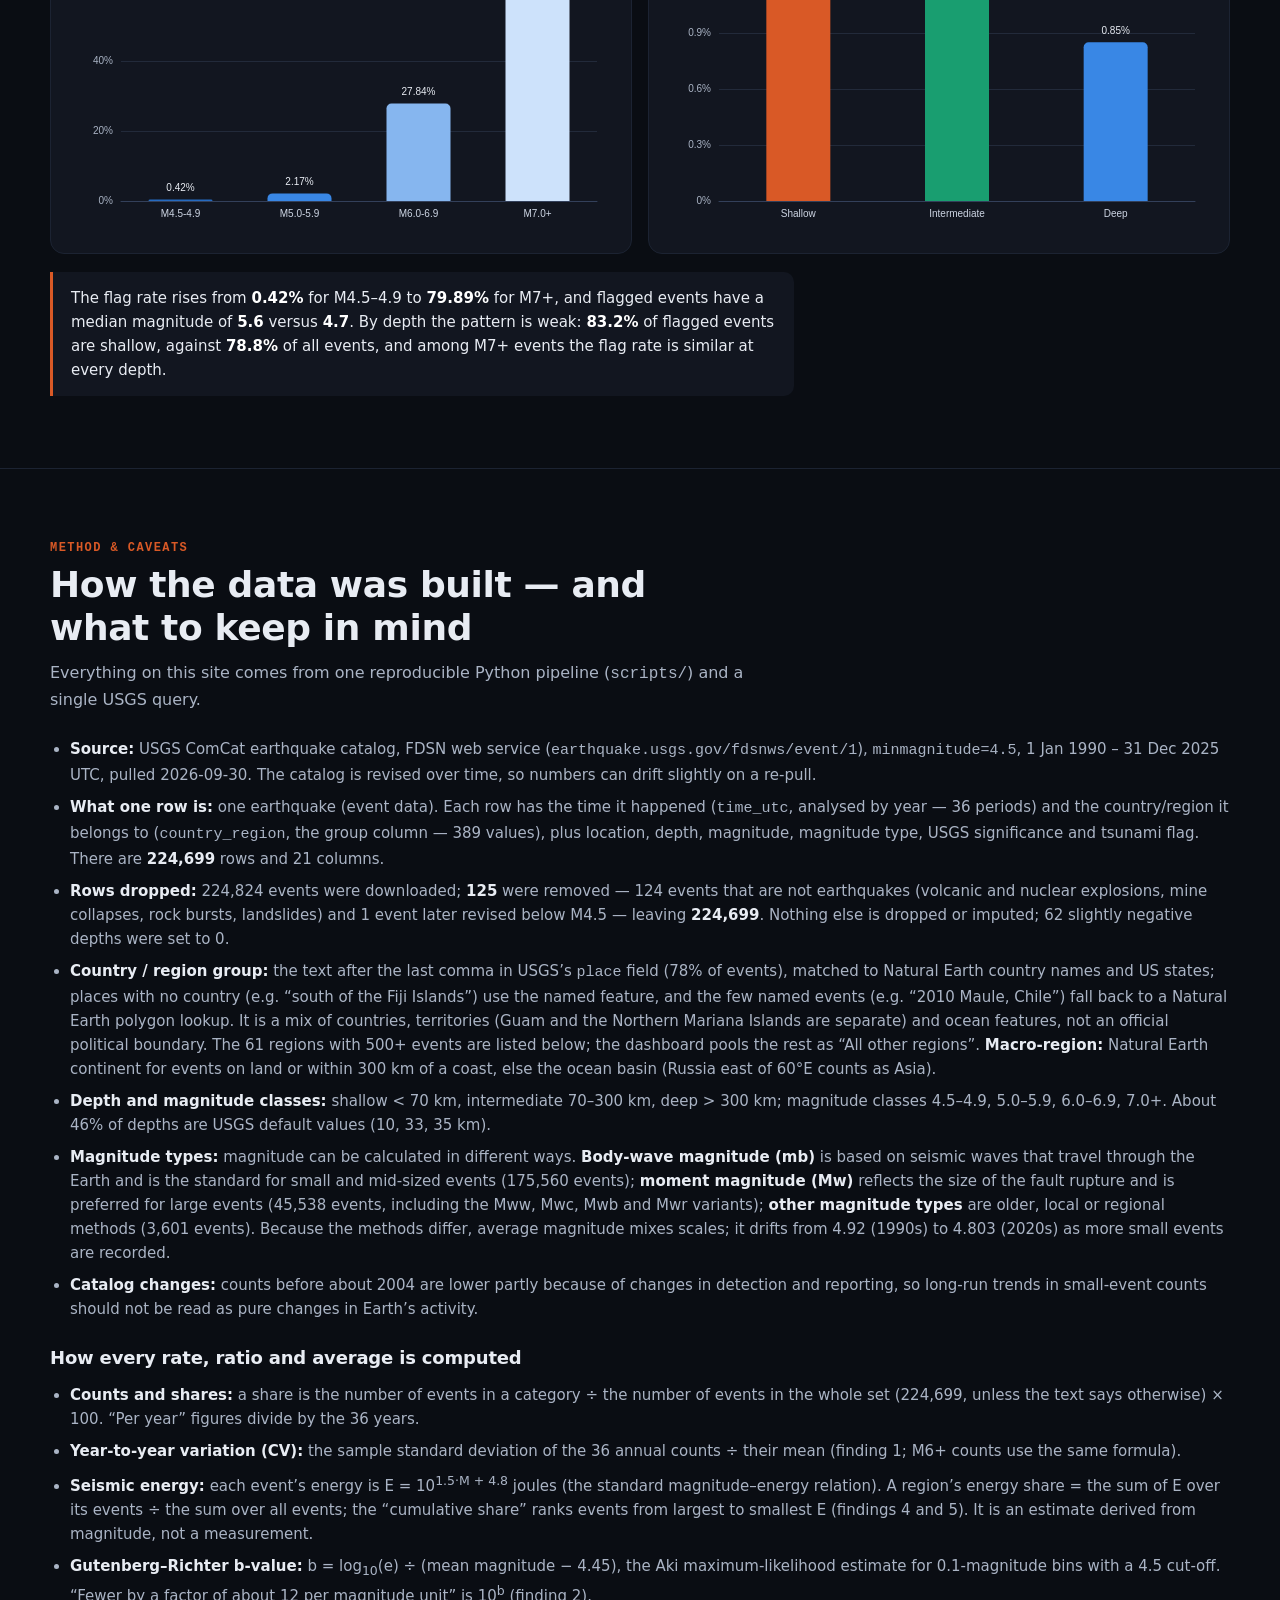
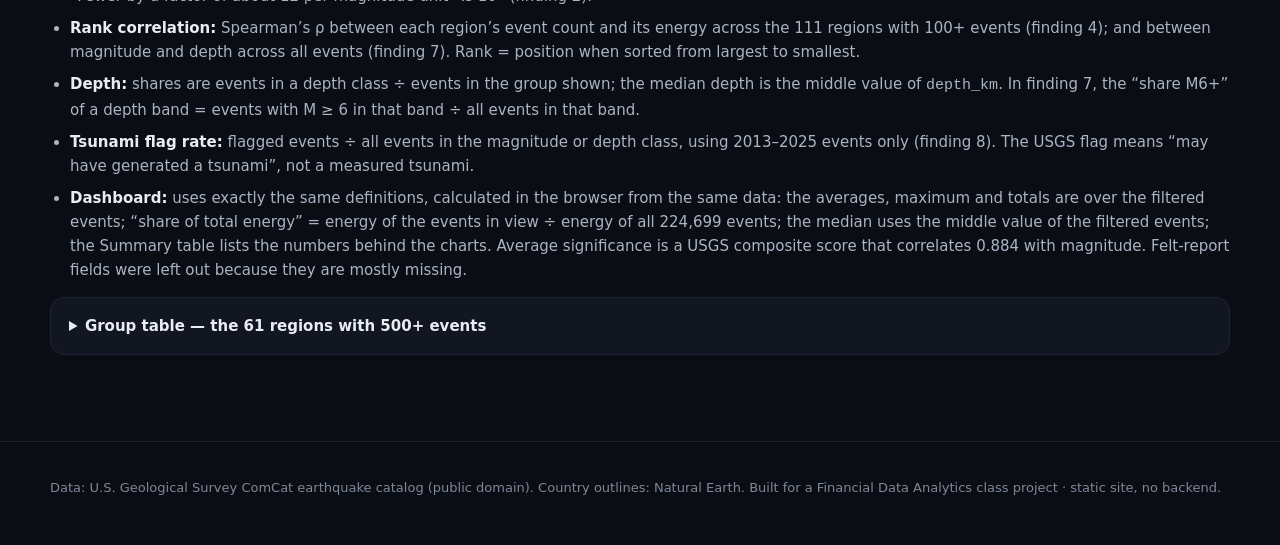
==== commit 8728404a: "Fix replay, map interaction, magnitude labels and dashboard layout" ====
--- a/docs/index.html
+++ b/docs/index.html
@@ -189,7 +189,8 @@
     <li><b>What one row is:</b> one earthquake (event data). Each row has the time it happened (<code>time_utc</code>, analysed by year — 36 periods) and the country/region it belongs to (<code>country_region</code>, the group column — <span data-s="f3_concentration.n_regions"></span> values), plus location, depth, magnitude, magnitude type, USGS significance and tsunami flag. There are <b data-s="quality.rows" data-f="int"></b> rows and <span data-s="quality.columns"></span> columns.</li>
     <li><b>Rows dropped:</b> <span data-s="meta.raw" data-f="int"></span> events were downloaded; <b>125</b> were removed — 124 events that are not earthquakes (volcanic and nuclear explosions, mine collapses, rock bursts, landslides) and 1 event later revised below M4.5 — leaving <b data-s="quality.rows" data-f="int"></b>. Nothing else is dropped or imputed; 62 slightly negative depths were set to 0.</li>
     <li><b>Country / region group:</b> the text after the last comma in USGS’s <code>place</code> field (78% of events), matched to Natural Earth country names and US states; places with no country (e.g. “south of the Fiji Islands”) use the named feature, and the few named events (e.g. “2010 Maule, Chile”) fall back to a Natural Earth polygon lookup. It is a mix of countries, territories (Guam and the Northern Mariana Islands are separate) and ocean features, not an official political boundary. The <span data-s="group_table.rows.length"></span> regions with 500+ events are listed below; the dashboard pools the rest as “All other regions”. <b>Macro-region:</b> Natural Earth continent for events on land or within 300 km of a coast, else the ocean basin (Russia east of 60°E counts as Asia).</li>
-    <li><b>Depth and magnitude classes:</b> shallow &lt; 70 km, intermediate 70–300 km, deep &gt; 300 km; magnitude classes 4.5–4.9, 5.0–5.9, 6.0–6.9, 7.0+. About <span data-s="quality.depth_exactly_10_33_or_35km_pct"></span>% of depths are USGS default values (10, 33, 35 km). <span data-s="quality.mag_type_group.mb" data-f="int"></span> events use mb magnitudes, <span data-s="quality.mag_type_group.Mw" data-f="int"></span> the Mw family and <span data-s="quality.mag_type_group.Other" data-f="int"></span> others, so average magnitude mixes scales; it drifts from <span data-s="quality.mean_mag_by_period.1990-1999"></span> (1990s) to <span data-s="quality.mean_mag_by_period.2020-2025"></span> (2020s) as more small events are recorded.</li>
+    <li><b>Depth and magnitude classes:</b> shallow &lt; 70 km, intermediate 70–300 km, deep &gt; 300 km; magnitude classes 4.5–4.9, 5.0–5.9, 6.0–6.9, 7.0+. About <span data-s="quality.depth_exactly_10_33_or_35km_pct"></span>% of depths are USGS default values (10, 33, 35 km). </li>
+    <li><b>Magnitude types:</b> magnitude can be calculated in different ways. <b>Body-wave magnitude (mb)</b> is based on seismic waves that travel through the Earth and is the standard for small and mid-sized events (<span data-s="quality.mag_type_group.mb" data-f="int"></span> events); <b>moment magnitude (Mw)</b> reflects the size of the fault rupture and is preferred for large events (<span data-s="quality.mag_type_group.Mw" data-f="int"></span> events, including the Mww, Mwc, Mwb and Mwr variants); <b>other magnitude types</b> are older, local or regional methods (<span data-s="quality.mag_type_group.Other" data-f="int"></span> events). Because the methods differ, average magnitude mixes scales; it drifts from <span data-s="quality.mean_mag_by_period.1990-1999"></span> (1990s) to <span data-s="quality.mean_mag_by_period.2020-2025"></span> (2020s) as more small events are recorded.</li>
     <li><b>Catalog changes:</b> counts before about 2004 are lower partly because of changes in detection and reporting, so long-run trends in small-event counts should not be read as pure changes in Earth’s activity.</li>
   </ul>
   <h3 style="margin:26px 0 8px;font-size:18px">How every rate, ratio and average is computed</h3>
@@ -211,7 +212,6 @@
 
 <footer><div class="wrap">Data: U.S. Geological Survey ComCat earthquake catalog (public domain). Country outlines: Natural Earth. Built for a Financial Data Analytics class project · static site, no backend.</div></footer>
 
-<div class="map-tip" id="mapTip"></div>
 <script src="vendor/d3.min.js"></script>
 <script src="vendor/topojson-client.min.js"></script>
 <script src="vendor/echarts.min.js"></script>
--- a/docs/css/style.css
+++ b/docs/css/style.css
@@ -80,12 +80,17 @@
 .qmap .zoom { position: absolute; left: 12px; top: 12px; display: flex; flex-direction: column; gap: 4px; }
 .qmap .zoom button { width: 30px; height: 30px; border-radius: 8px; border: 1px solid var(--border); background: rgba(18,22,32,.85); cursor: pointer; font-size: 16px; line-height: 1; }
 .qmap .zoom button:hover { background: #1d2433; }
-.map-tip {
-  position: fixed; z-index: 100; pointer-events: none; background: rgba(12, 15, 22, .96); border: 1px solid #34405a;
-  padding: 8px 11px; border-radius: 9px; font-size: 12.5px; max-width: 280px; box-shadow: var(--shadow); display: none;
-}
-.map-tip b { display: block; font-size: 14px; margin-bottom: 2px; }
-.map-tip span { color: var(--text-2); display: block; }
+/* in-map event tooltip (hover) and pinned card (click) */
+.qtip, .qcard { position: absolute; z-index: 5; background: rgba(12, 15, 22, .96); border: 1px solid #34405a; border-radius: 10px; box-shadow: var(--shadow); font-size: 12.5px; display: none; }
+.qtip { pointer-events: none; padding: 8px 11px; max-width: 280px; }
+.qcard { left: 12px; bottom: 12px; padding: 12px 34px 12px 14px; max-width: min(320px, calc(100% - 24px)); border-color: var(--hot); }
+.qtip b, .qcard b { display: block; font-size: 14px; margin-bottom: 2px; }
+.qtip span, .qcard span { display: block; color: var(--text-2); }
+.qtip em { display: block; margin-top: 3px; color: var(--muted); font-style: normal; font-size: 11.5px; }
+.qcard a { display: inline-block; margin-top: 7px; font-weight: 600; }
+.qcard em { display: block; margin-top: 6px; color: var(--muted); font-style: normal; }
+.qcard .x { position: absolute; right: 6px; top: 4px; width: 26px; height: 26px; border: 0; background: none; color: var(--text-2); font-size: 20px; cursor: pointer; line-height: 1; }
+.qcard .x:hover { color: #fff; }
 
 /* ---------- sections (report) ---------- */
 .section { padding: clamp(36px, 6vw, 72px) 0; border-bottom: 1px solid var(--border-soft); }
@@ -222,3 +227,48 @@
 .summary { max-width: 82ch; margin: 10px 0 0; color: var(--text); font-size: 16.5px; line-height: 1.65; }
 .summary b { color: #fff; }
 .methods h3 { color: var(--text); }
+
+/* ================= dashboard layout: clearly labelled sections, primary vs secondary controls ================= */
+.side-head { display: flex; align-items: center; justify-content: space-between; gap: 10px; margin-bottom: 4px; }
+.side-head h2 { font-size: 17px; margin: 0; display: flex; align-items: center; gap: 10px; }
+.hint { margin: 2px 0 14px; color: var(--muted); font-size: 12.5px; line-height: 1.45; }
+.fg-title { margin: 18px 0 10px; padding-top: 14px; border-top: 1px solid var(--border-soft); font-size: 12.5px; font-weight: 700; color: var(--text); }
+.fg-title:first-of-type { margin-top: 6px; border-top: 0; padding-top: 0; }
+.fg-title small { display: block; font-weight: 400; color: var(--muted); font-size: 11.5px; margin-top: 1px; }
+.help { margin: 8px 0 0; color: var(--muted); font-size: 12px; line-height: 1.5; }
+.help b { color: var(--text-2); font-weight: 600; }
+#filters > summary { display: none; list-style: none; cursor: pointer; padding: 8px 12px; border: 1px solid var(--border); border-radius: 10px; background: var(--surface-2); font-weight: 600; font-size: 14px; margin-bottom: 10px; }
+#filters > summary::-webkit-details-marker { display: none; }
+.step { display: inline-grid; place-items: center; width: 24px; height: 24px; border-radius: 50%; background: var(--hot); color: #fff; font: 700 12px var(--font); flex: none; }
+.block { display: flex; flex-direction: column; gap: 12px; }
+.block + .block { margin-top: 14px; }
+.block-head { display: flex; gap: 12px; align-items: flex-start; }
+.block-head h2 { font-size: 19px; margin: 0; }
+.block-head p { margin: 3px 0 0; color: var(--text-2); font-size: 13.5px; max-width: 78ch; }
+.block-head .step { margin-top: 2px; }
+.selbar { margin: 0; padding: 9px 14px; border: 1px solid var(--border-soft); border-left: 3px solid var(--hot); border-radius: 0 10px 10px 0; background: var(--surface); color: var(--text-2); font-size: 13px; }
+.selbar b { color: var(--text); }
+/* primary controls: measure + breakdown */
+.viewbar { position: static; border-color: #2b3550; background: linear-gradient(180deg, #151b29, #121620); }
+.viewbar .grp > span { color: var(--text-2); }
+.seg.primary { border-color: #34405a; }
+.seg.primary button { padding: 8px 14px; font-size: 14px; color: var(--text); }
+.seg.primary button[aria-pressed="true"] { background: var(--hot); color: #fff; font-weight: 600; }
+/* secondary controls (map style / speed): quiet */
+.seg.mini { background: none; border-color: var(--border-soft); }
+.seg.mini button { padding: 3px 9px; font-size: 12px; color: var(--muted); border-right-color: var(--border-soft); }
+.seg.mini button:hover { color: var(--text); }
+.seg.mini button[aria-pressed="true"] { background: rgba(255,255,255,.07); color: var(--text); }
+.maptools { gap: 10px 16px; }
+.maptools .grp-mini { display: flex; align-items: center; gap: 6px; font-size: 11.5px; color: var(--muted); }
+.maptools .legend { margin-left: auto; font-size: 11.5px; }
+.card-head .cap { max-width: 70ch; }
+.qmap .zoom button { width: 26px; height: 26px; font-size: 14px; background: rgba(18,22,32,.7); color: var(--text-2); }
+.chart.mid { height: 380px; }
+.cards.two { grid-template-columns: minmax(0, 1fr) minmax(0, 1.35fr); }
+@media (min-width: 901px) { #filters { display: block; } #filters > summary { display: none !important; } }
+@media (max-width: 900px) {
+  #filters > summary { display: block; }
+  .cards.two { grid-template-columns: 1fr; }
+  .maptools .legend { margin-left: 0; }
+}
